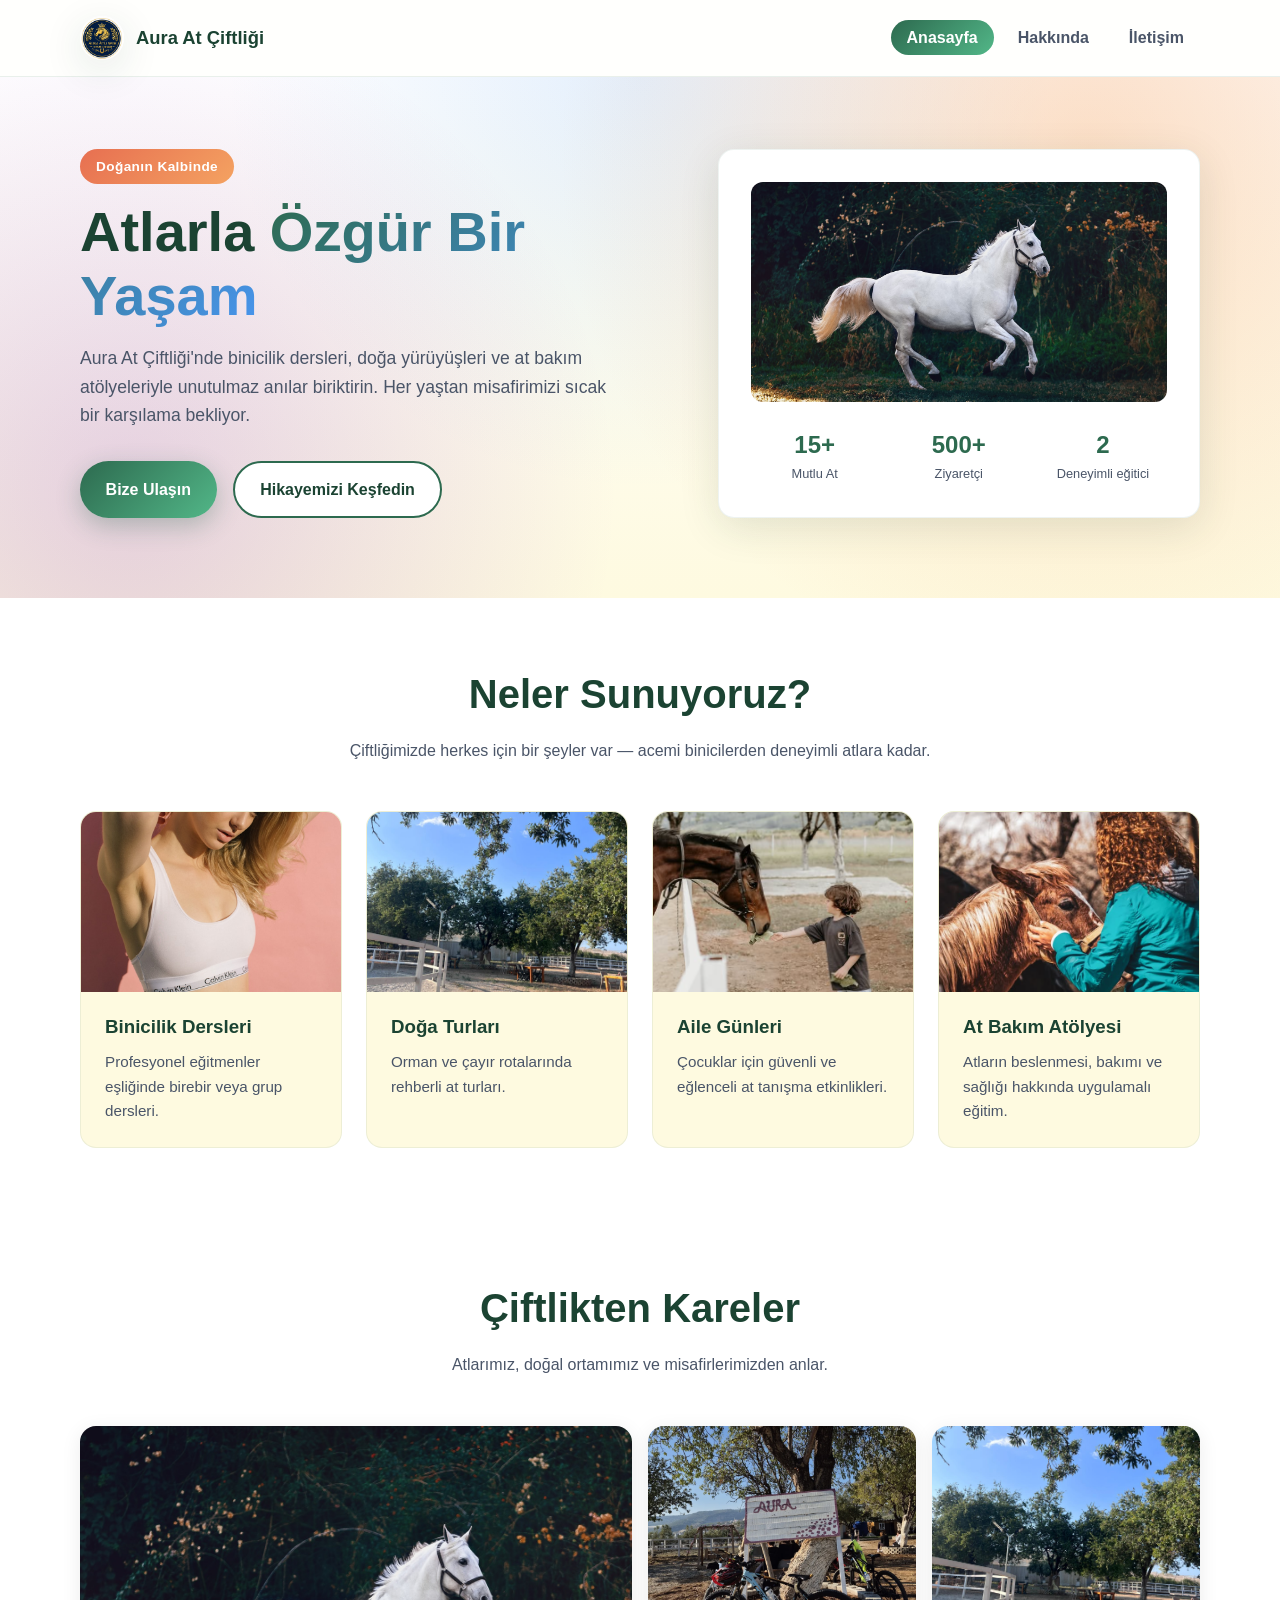
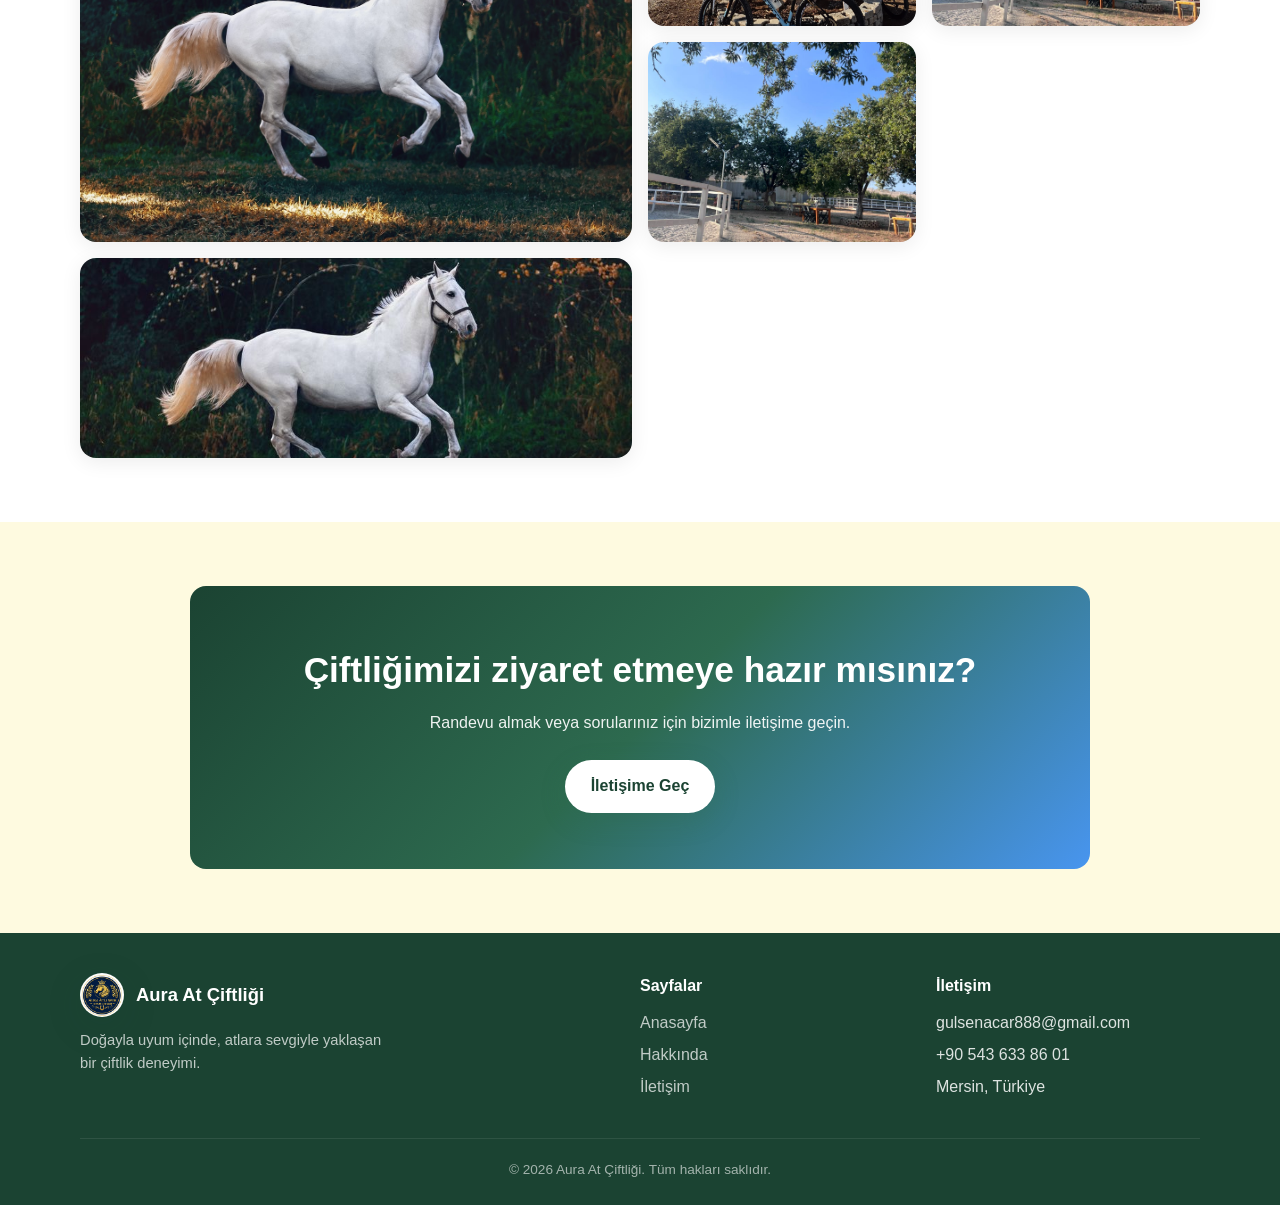
==== index.html @ 34ac8ce4 "Aura At Ciftligi statik web sitesini ekle Co-authored-by: Cursor <cursoragent@cursor.com>" ====
<!DOCTYPE html>
<html lang="tr">
<head>
  <meta charset="UTF-8">
  <meta name="viewport" content="width=device-width, initial-scale=1.0">
  <meta name="description" content="Aura At Çiftliği - Doğayla iç içe binicilik ve at bakım deneyimi.">
  <title>Aura At Çiftliği | Anasayfa</title>
  <link rel="stylesheet" href="css/style.css">
</head>
<body>
  <header class="site-header">
    <div class="container header-inner">
      <a href="index.html" class="logo">
        <img src="images/logo.jpg" alt="Aura At Çiftliği Logo" class="logo-image">
        Aura At Çiftliği
      </a>
      <button class="menu-toggle" aria-label="Menüyü aç/kapat">☰</button>
      <nav>
        <ul class="nav-list">
          <li><a href="index.html" class="active">Anasayfa</a></li>
          <li><a href="hakkimda.html">Hakkında</a></li>
          <li><a href="iletisim.html">İletişim</a></li>
        </ul>
      </nav>
    </div>
  </header>

  <main>
    <section class="hero">
      <div class="container hero-grid">
        <div class="hero-content">
          <span class="hero-badge">Doğanın Kalbinde</span>
          <h1>Atlarla <span>Özgür Bir Yaşam</span></h1>
          <p class="hero-text">
            Aura At Çiftliği'nde binicilik dersleri, doğa yürüyüşleri ve at bakım atölyeleriyle
            unutulmaz anılar biriktirin. Her yaştan misafirimizi sıcak bir karşılama bekliyor.
          </p>
          <div class="hero-actions">
            <a href="iletisim.html" class="btn btn-primary">Bize Ulaşın</a>
            <a href="hakkimda.html" class="btn btn-secondary">Hikayemizi Keşfedin</a>
          </div>
        </div>
        <div class="hero-visual">
          <div class="hero-card">
            <div class="hero-card-top">
              <img src="images/hero.jpg" alt="Aura At Çiftliği'nde doğada koşan atlar" class="hero-photo">
            </div>
            <div class="hero-stats">
              <div>
                <div class="stat-value">15+</div>
                <div class="stat-label">Mutlu At</div>
              </div>
              <div>
                <div class="stat-value">500+</div>
                <div class="stat-label">Ziyaretçi</div>
              </div>
              <div>
                <div class="stat-value">2</div>
                <div class="stat-label">Deneyimli eğitici</div>
              </div>
            </div>
          </div>
        </div>
      </div>
    </section>

    <section class="features">
      <div class="container">
        <div class="section-title">
          <h2>Neler Sunuyoruz?</h2>
          <p>Çiftliğimizde herkes için bir şeyler var — acemi binicilerden deneyimli atlara kadar.</p>
        </div>
        <div class="feature-grid">
          <article class="feature-card">
            <img src="images/riding.jpg" alt="Binicilik dersi" class="feature-photo">
            <h3>Binicilik Dersleri</h3>
            <p>Profesyonel eğitmenler eşliğinde birebir veya grup dersleri.</p>
          </article>
          <article class="feature-card">
            <img src="images/stable.jpg" alt="Doğa turu" class="feature-photo">
            <h3>Doğa Turları</h3>
            <p>Orman ve çayır rotalarında rehberli at turları.</p>
          </article>
          <article class="feature-card">
            <img src="images/family.png" alt="Aile günü etkinliği" class="feature-photo">
            <h3>Aile Günleri</h3>
            <p>Çocuklar için güvenli ve eğlenceli at tanışma etkinlikleri.</p>
          </article>
          <article class="feature-card">
            <img src="images/care.png" alt="At bakım atölyesi" class="feature-photo">
            <h3>At Bakım Atölyesi</h3>
            <p>Atların beslenmesi, bakımı ve sağlığı hakkında uygulamalı eğitim.</p>
          </article>
        </div>
      </div>
    </section>

    <section class="gallery">
      <div class="container">
        <div class="section-title">
          <h2>Çiftlikten Kareler</h2>
          <p>Atlarımız, doğal ortamımız ve misafirlerimizden anlar.</p>
        </div>
        <div class="gallery-grid">
          <figure class="gallery-item gallery-item-large">
            <img src="images/hero.jpg" alt="Çiftlikte koşan atlar">
          </figure>
          <figure class="gallery-item">
            <img src="images/about.png" alt="At portresi">
          </figure>
          <figure class="gallery-item">
            <img src="images/stable.jpg" alt="Ahır ve çiftlik alanı">
          </figure>
          <figure class="gallery-item">
            <img src="images/stable.jpg" alt="Yeşil çiftlik manzarası">
          </figure>
          <figure class="gallery-item gallery-item-wide">
            <img src="images/nature-tour.jpg" alt="Doğa turu manzarası">
          </figure>
        </div>
      </div>
    </section>

    <section>
      <div class="container">
        <div class="cta-banner">
          <h2>Çiftliğimizi ziyaret etmeye hazır mısınız?</h2>
          <p>Randevu almak veya sorularınız için bizimle iletişime geçin.</p>
          <a href="iletisim.html" class="btn btn-primary">İletişime Geç</a>
        </div>
      </div>
    </section>
  </main>

  <footer class="site-footer">
    <div class="container">
      <div class="footer-grid">
        <div class="footer-brand">
          <div class="logo">
            <img src="images/logo.jpg" alt="" class="logo-image">
            Aura At Çiftliği
          </div>
          <p>Doğayla uyum içinde, atlara sevgiyle yaklaşan bir çiftlik deneyimi.</p>
        </div>
        <div class="footer-links">
          <h4>Sayfalar</h4>
          <ul>
            <li><a href="index.html">Anasayfa</a></li>
            <li><a href="hakkimda.html">Hakkında</a></li>
            <li><a href="iletisim.html">İletişim</a></li>
          </ul>
        </div>
        <div class="footer-links">
          <h4>İletişim</h4>
          <ul>
            <li>gulsenacar888@gmail.com</li>
            <li>+90 543 633 86 01</li>
            <li>Mersin, Türkiye</li>
          </ul>
        </div>
      </div>
      <div class="footer-bottom">
        &copy; 2026 Aura At Çiftliği. Tüm hakları saklıdır.
      </div>
    </div>
  </footer>

  <script src="js/main.js"></script>
</body>
</html>
---- css/style.css ----
:root {
  --green-dark: #1b4332;
  --green: #2d6a4f;
  --green-light: #52b788;
  --gold: #f4a261;
  --coral: #e76f51;
  --purple: #7209b7;
  --sky: #4895ef;
  --cream: #fefae0;
  --white: #ffffff;
  --text: #1a1a2e;
  --text-muted: #4a5568;
  --shadow: 0 10px 40px rgba(27, 67, 50, 0.12);
  --radius: 16px;
}

*,
*::before,
*::after {
  box-sizing: border-box;
  margin: 0;
  padding: 0;
}

html {
  scroll-behavior: smooth;
}

body {
  font-family: "Segoe UI", Tahoma, Geneva, Verdana, sans-serif;
  color: var(--text);
  background: var(--cream);
  line-height: 1.6;
  min-height: 100vh;
  display: flex;
  flex-direction: column;
}

img {
  max-width: 100%;
  display: block;
}

a {
  color: inherit;
  text-decoration: none;
}

.container {
  width: min(1120px, 92%);
  margin: 0 auto;
}

/* Header */
.site-header {
  position: sticky;
  top: 0;
  z-index: 100;
  background: rgba(255, 255, 255, 0.92);
  backdrop-filter: blur(12px);
  border-bottom: 1px solid rgba(45, 106, 79, 0.1);
}

.header-inner {
  display: flex;
  align-items: center;
  justify-content: space-between;
  padding: 1rem 0;
  gap: 1rem;
}

.logo {
  display: flex;
  align-items: center;
  gap: 0.75rem;
  font-weight: 700;
  font-size: 1.15rem;
  color: var(--green-dark);
}

.logo-icon,
.logo-image {
  width: 44px;
  height: 44px;
  border-radius: 50%;
  flex-shrink: 0;
  box-shadow: var(--shadow);
}

.logo-icon {
  background: linear-gradient(135deg, var(--green), var(--gold));
  display: grid;
  place-items: center;
  font-size: 1.4rem;
}

.logo-image {
  object-fit: cover;
}

.nav-list {
  display: flex;
  list-style: none;
  gap: 0.5rem;
}

.nav-list a {
  padding: 0.55rem 1rem;
  border-radius: 999px;
  font-weight: 600;
  color: var(--text-muted);
  transition: all 0.25s ease;
}

.nav-list a:hover,
.nav-list a.active {
  background: linear-gradient(135deg, var(--green), var(--green-light));
  color: var(--white);
}

.menu-toggle {
  display: none;
  background: none;
  border: none;
  font-size: 1.6rem;
  cursor: pointer;
  color: var(--green-dark);
}

/* Hero */
.hero {
  padding: 4.5rem 0 5rem;
  background:
    radial-gradient(circle at 85% 15%, rgba(244, 162, 97, 0.35), transparent 45%),
    radial-gradient(circle at 10% 80%, rgba(114, 9, 183, 0.18), transparent 40%),
    radial-gradient(circle at 50% 0%, rgba(72, 149, 239, 0.15), transparent 50%),
    linear-gradient(180deg, #fff 0%, var(--cream) 100%);
}

.hero-grid {
  display: grid;
  grid-template-columns: 1.1fr 0.9fr;
  gap: 3rem;
  align-items: center;
}

.hero-badge {
  display: inline-block;
  padding: 0.4rem 1rem;
  border-radius: 999px;
  background: linear-gradient(135deg, var(--coral), var(--gold));
  color: var(--white);
  font-size: 0.85rem;
  font-weight: 700;
  letter-spacing: 0.03em;
  margin-bottom: 1rem;
}

.hero h1 {
  font-size: clamp(2.2rem, 5vw, 3.5rem);
  line-height: 1.15;
  color: var(--green-dark);
  margin-bottom: 1rem;
}

.hero h1 span {
  background: linear-gradient(135deg, var(--green), var(--sky));
  -webkit-background-clip: text;
  background-clip: text;
  color: transparent;
}

.hero-text {
  font-size: 1.1rem;
  color: var(--text-muted);
  margin-bottom: 2rem;
  max-width: 540px;
}

.hero-actions {
  display: flex;
  flex-wrap: wrap;
  gap: 1rem;
}

.btn {
  display: inline-flex;
  align-items: center;
  justify-content: center;
  padding: 0.85rem 1.6rem;
  border-radius: 999px;
  font-weight: 700;
  border: none;
  cursor: pointer;
  transition: transform 0.2s ease, box-shadow 0.2s ease;
}

.btn:hover {
  transform: translateY(-2px);
}

.btn-primary {
  background: linear-gradient(135deg, var(--green), var(--green-light));
  color: var(--white);
  box-shadow: 0 8px 24px rgba(45, 106, 79, 0.3);
}

.btn-secondary {
  background: var(--white);
  color: var(--green-dark);
  border: 2px solid var(--green);
}

.hero-visual {
  position: relative;
}

.hero-card {
  background: var(--white);
  border-radius: var(--radius);
  padding: 2rem;
  box-shadow: var(--shadow);
  border: 1px solid rgba(45, 106, 79, 0.08);
}

.hero-card-top {
  height: 220px;
  border-radius: calc(var(--radius) - 4px);
  overflow: hidden;
  margin-bottom: 1.5rem;
}

.hero-photo {
  width: 100%;
  height: 100%;
  object-fit: cover;
}

.hero-stats {
  display: grid;
  grid-template-columns: repeat(3, 1fr);
  gap: 1rem;
  text-align: center;
}

.stat-value {
  font-size: 1.5rem;
  font-weight: 800;
  color: var(--green);
}

.stat-label {
  font-size: 0.8rem;
  color: var(--text-muted);
}

/* Sections */
section {
  padding: 4rem 0;
}

.section-title {
  text-align: center;
  margin-bottom: 3rem;
}

.section-title h2 {
  font-size: clamp(1.8rem, 4vw, 2.5rem);
  color: var(--green-dark);
  margin-bottom: 0.75rem;
}

.section-title p {
  color: var(--text-muted);
  max-width: 600px;
  margin: 0 auto;
}

.features {
  background: var(--white);
}

.feature-grid {
  display: grid;
  grid-template-columns: repeat(auto-fit, minmax(240px, 1fr));
  gap: 1.5rem;
}

.feature-card {
  padding: 0;
  border-radius: var(--radius);
  background: var(--cream);
  border: 1px solid rgba(45, 106, 79, 0.08);
  transition: transform 0.25s ease, box-shadow 0.25s ease;
  overflow: hidden;
}

.feature-photo {
  width: 100%;
  height: 180px;
  object-fit: cover;
}

.feature-card h3,
.feature-card p {
  padding: 0 1.5rem;
}

.feature-card h3 {
  margin-top: 1.25rem;
}

.feature-card p {
  padding-bottom: 1.5rem;
}

.feature-card:hover {
  transform: translateY(-4px);
  box-shadow: var(--shadow);
}

.feature-card h3 {
  margin-bottom: 0.5rem;
  color: var(--green-dark);
}

.feature-card p {
  color: var(--text-muted);
  font-size: 0.95rem;
}

.cta-banner {
  background: linear-gradient(135deg, var(--green-dark), var(--green), var(--sky));
  color: var(--white);
  text-align: center;
  padding: 3.5rem 2rem;
  border-radius: var(--radius);
  margin: 0 auto;
  max-width: 900px;
}

.cta-banner h2 {
  font-size: clamp(1.6rem, 3vw, 2.2rem);
  margin-bottom: 0.75rem;
}

.cta-banner p {
  opacity: 0.92;
  margin-bottom: 1.5rem;
}

.cta-banner .btn-primary {
  background: var(--white);
  color: var(--green-dark);
}

/* Page header (inner pages) */
.page-header {
  padding: 3.5rem 0 2.5rem;
  background:
    radial-gradient(circle at 90% 20%, rgba(244, 162, 97, 0.3), transparent 45%),
    radial-gradient(circle at 10% 70%, rgba(114, 9, 183, 0.15), transparent 40%),
    linear-gradient(180deg, #fff, var(--cream));
  text-align: center;
}

.page-header h1 {
  font-size: clamp(2rem, 4vw, 2.8rem);
  color: var(--green-dark);
  margin-bottom: 0.75rem;
}

.page-header p {
  color: var(--text-muted);
  max-width: 560px;
  margin: 0 auto;
}

/* About page */
.about-grid {
  display: grid;
  grid-template-columns: 1fr 1fr;
  gap: 3rem;
  align-items: center;
}

.about-image {
  aspect-ratio: 4 / 3;
  border-radius: var(--radius);
  overflow: hidden;
  box-shadow: var(--shadow);
  margin: 0;
}

.about-image img {
  width: 100%;
  height: 100%;
  object-fit: cover;
}

.gallery {
  background: var(--white);
}

.gallery-inline {
  margin-bottom: 1rem;
}

.gallery-grid {
  display: grid;
  grid-template-columns: repeat(4, 1fr);
  grid-auto-rows: 200px;
  gap: 1rem;
}

.gallery-grid-compact {
  grid-template-columns: repeat(3, 1fr);
  grid-auto-rows: 220px;
}

.gallery-item {
  margin: 0;
  border-radius: var(--radius);
  overflow: hidden;
  box-shadow: 0 4px 20px rgba(0, 0, 0, 0.08);
}

.gallery-item img {
  width: 100%;
  height: 100%;
  object-fit: cover;
  transition: transform 0.35s ease;
}

.gallery-item:hover img {
  transform: scale(1.05);
}

.gallery-item-large {
  grid-column: span 2;
  grid-row: span 2;
}

.gallery-item-wide {
  grid-column: span 2;
}

.about-content h2 {
  color: var(--green-dark);
  margin-bottom: 1rem;
}

.about-content p {
  color: var(--text-muted);
  margin-bottom: 1rem;
}

.values-grid {
  display: grid;
  grid-template-columns: repeat(auto-fit, minmax(200px, 1fr));
  gap: 1.25rem;
  margin-top: 3rem;
}

.value-item {
  padding: 1.5rem;
  border-radius: var(--radius);
  background: var(--white);
  border-left: 4px solid var(--green);
  box-shadow: 0 4px 20px rgba(0, 0, 0, 0.05);
}

.value-item:nth-child(2) { border-color: var(--gold); }
.value-item:nth-child(3) { border-color: var(--coral); }

.value-item h3 {
  color: var(--green-dark);
  margin-bottom: 0.4rem;
}

.value-item p {
  color: var(--text-muted);
  font-size: 0.92rem;
}

/* Contact page */
.contact-grid {
  display: grid;
  grid-template-columns: 1fr 1.2fr;
  gap: 2.5rem;
}

.contact-info {
  display: flex;
  flex-direction: column;
  gap: 1.25rem;
}

.info-card {
  padding: 1.5rem;
  border-radius: var(--radius);
  background: var(--white);
  box-shadow: 0 4px 20px rgba(0, 0, 0, 0.05);
  display: flex;
  gap: 1rem;
  align-items: flex-start;
}

.info-icon {
  width: 48px;
  height: 48px;
  border-radius: 12px;
  display: grid;
  place-items: center;
  font-size: 1.3rem;
  flex-shrink: 0;
}

.info-card:nth-child(1) .info-icon { background: rgba(45, 106, 79, 0.15); }
.info-card:nth-child(2) .info-icon { background: rgba(244, 162, 97, 0.25); }
.info-card:nth-child(3) .info-icon { background: rgba(72, 149, 239, 0.15); }

.info-card h3 {
  font-size: 1rem;
  color: var(--green-dark);
  margin-bottom: 0.25rem;
}

.info-card p {
  color: var(--text-muted);
  font-size: 0.95rem;
}

.contact-form {
  background: var(--white);
  padding: 2rem;
  border-radius: var(--radius);
  box-shadow: var(--shadow);
}

.contact-form h2 {
  color: var(--green-dark);
  margin-bottom: 1.5rem;
}

.form-group {
  margin-bottom: 1.25rem;
}

.form-group label {
  display: block;
  font-weight: 600;
  margin-bottom: 0.4rem;
  color: var(--green-dark);
  font-size: 0.9rem;
}

.form-group input,
.form-group textarea,
.form-group select {
  width: 100%;
  padding: 0.85rem 1rem;
  border: 2px solid rgba(45, 106, 79, 0.15);
  border-radius: 12px;
  font: inherit;
  background: var(--cream);
  transition: border-color 0.2s ease;
}

.form-group input:focus,
.form-group textarea:focus,
.form-group select:focus {
  outline: none;
  border-color: var(--green);
}

.form-group textarea {
  min-height: 140px;
  resize: vertical;
}

.form-success {
  display: none;
  margin-top: 1rem;
  padding: 1rem;
  border-radius: 12px;
  background: rgba(82, 183, 136, 0.15);
  color: var(--green-dark);
  font-weight: 600;
}

.form-success.show {
  display: block;
}

.form-error {
  display: none;
  margin-top: 1rem;
  padding: 1rem;
  border-radius: 12px;
  background: rgba(231, 111, 81, 0.15);
  color: #9b2226;
  font-weight: 600;
}

.form-error.show {
  display: block;
}

.btn:disabled {
  opacity: 0.7;
  cursor: not-allowed;
  transform: none;
}

.honeypot {
  position: absolute;
  left: -9999px;
  width: 1px;
  height: 1px;
  overflow: hidden;
  opacity: 0;
  pointer-events: none;
}

.form-privacy {
  margin-top: 1rem;
  font-size: 0.82rem;
  color: var(--text-muted);
}

/* Footer */
.site-footer {
  margin-top: auto;
  background: var(--green-dark);
  color: rgba(255, 255, 255, 0.85);
  padding: 2.5rem 0 1.5rem;
}

.footer-grid {
  display: grid;
  grid-template-columns: 2fr 1fr 1fr;
  gap: 2rem;
  margin-bottom: 2rem;
}

.footer-brand .logo {
  color: var(--white);
  margin-bottom: 0.75rem;
}

.footer-brand p {
  font-size: 0.92rem;
  opacity: 0.85;
  max-width: 320px;
}

.footer-links h4 {
  margin-bottom: 0.75rem;
  color: var(--white);
}

.footer-links ul {
  list-style: none;
}

.footer-links li {
  margin-bottom: 0.4rem;
}

.footer-links a {
  opacity: 0.85;
  transition: opacity 0.2s ease;
}

.footer-links a:hover {
  opacity: 1;
  color: var(--gold);
}

.footer-bottom {
  border-top: 1px solid rgba(255, 255, 255, 0.12);
  padding-top: 1.25rem;
  text-align: center;
  font-size: 0.85rem;
  opacity: 0.7;
}

/* Responsive */
@media (max-width: 900px) {
  .hero-grid,
  .about-grid,
  .contact-grid,
  .footer-grid {
    grid-template-columns: 1fr;
  }

  .hero-visual {
    order: -1;
  }

  .gallery-grid {
    grid-template-columns: repeat(2, 1fr);
    grid-auto-rows: 180px;
  }

  .gallery-item-large,
  .gallery-item-wide {
    grid-column: span 2;
    grid-row: span 1;
  }

  .gallery-grid-compact {
    grid-template-columns: 1fr;
  }
}

@media (max-width: 640px) {
  .menu-toggle {
    display: block;
  }

  .nav-list {
    position: absolute;
    top: 100%;
    left: 0;
    right: 0;
    flex-direction: column;
    background: var(--white);
    padding: 1rem;
    border-bottom: 1px solid rgba(45, 106, 79, 0.1);
    display: none;
  }

  .nav-list.open {
    display: flex;
  }

  .site-header .container {
    position: relative;
  }

  .hero-stats {
    grid-template-columns: 1fr;
  }
}
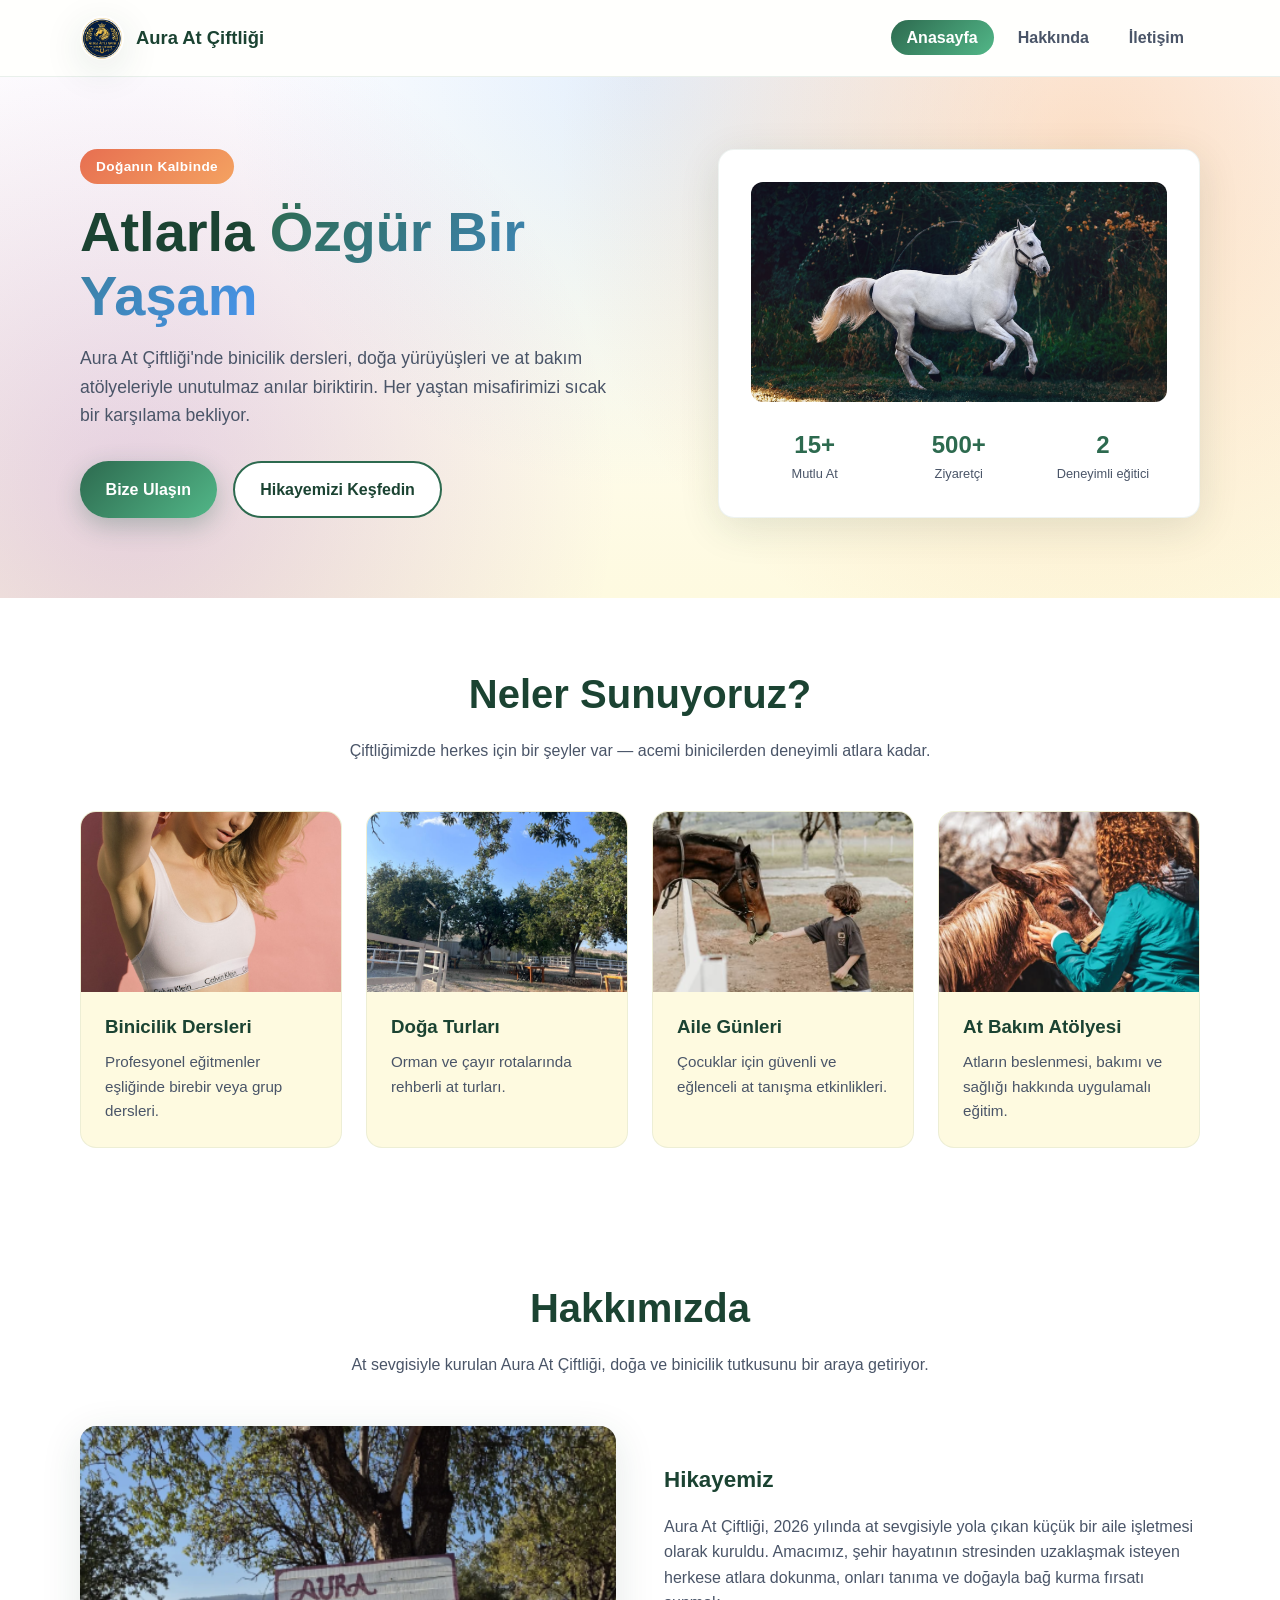
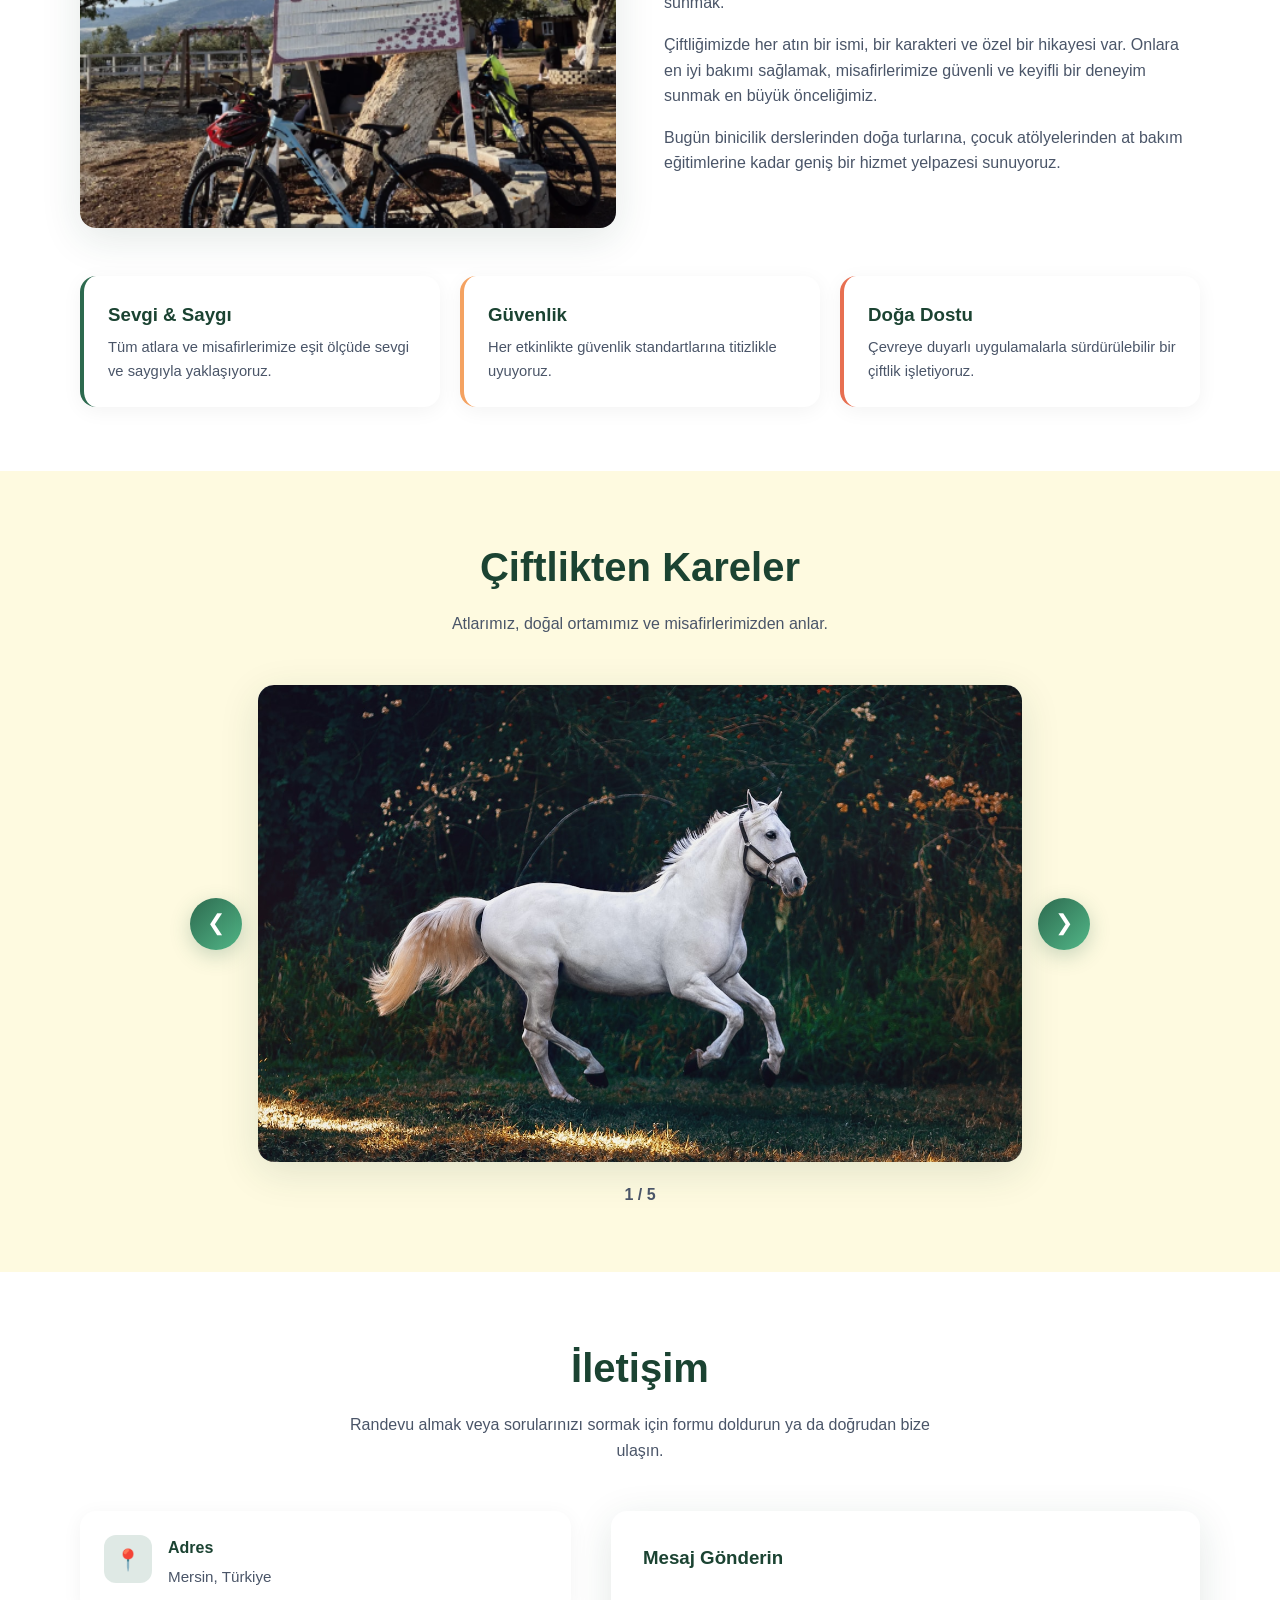
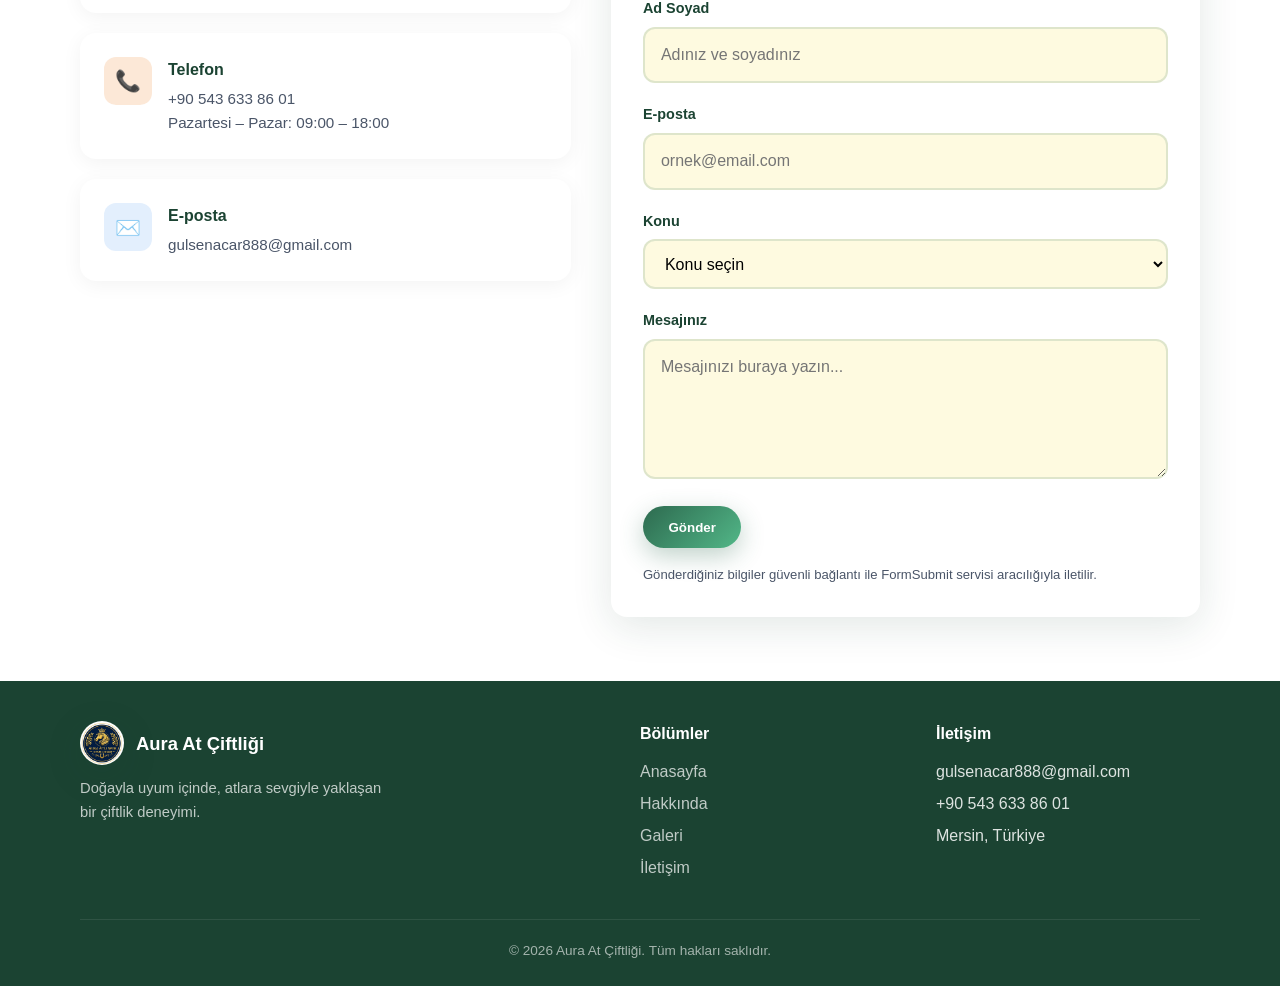
==== commit f5aa442c: "Tek sayfa duzeni ve galeri kaydirici ekle Co-authored-by: Cursor <cursoragent@cursor.com>" ====
--- a/index.html
+++ b/index.html
@@ -4,29 +4,29 @@
   <meta charset="UTF-8">
   <meta name="viewport" content="width=device-width, initial-scale=1.0">
   <meta name="description" content="Aura At Çiftliği - Doğayla iç içe binicilik ve at bakım deneyimi.">
-  <title>Aura At Çiftliği | Anasayfa</title>
+  <title>Aura At Çiftliği</title>
   <link rel="stylesheet" href="css/style.css">
 </head>
 <body>
   <header class="site-header">
     <div class="container header-inner">
-      <a href="index.html" class="logo">
+      <a href="#anasayfa" class="logo">
         <img src="images/logo.jpg" alt="Aura At Çiftliği Logo" class="logo-image">
         Aura At Çiftliği
       </a>
       <button class="menu-toggle" aria-label="Menüyü aç/kapat">☰</button>
       <nav>
         <ul class="nav-list">
-          <li><a href="index.html" class="active">Anasayfa</a></li>
-          <li><a href="hakkimda.html">Hakkında</a></li>
-          <li><a href="iletisim.html">İletişim</a></li>
+          <li><a href="#anasayfa" class="nav-link active">Anasayfa</a></li>
+          <li><a href="#hakkimda" class="nav-link">Hakkında</a></li>
+          <li><a href="#iletisim" class="nav-link">İletişim</a></li>
         </ul>
       </nav>
     </div>
   </header>
 
   <main>
-    <section class="hero">
+    <section class="hero" id="anasayfa">
       <div class="container hero-grid">
         <div class="hero-content">
           <span class="hero-badge">Doğanın Kalbinde</span>
@@ -36,8 +36,8 @@
             unutulmaz anılar biriktirin. Her yaştan misafirimizi sıcak bir karşılama bekliyor.
           </p>
           <div class="hero-actions">
-            <a href="iletisim.html" class="btn btn-primary">Bize Ulaşın</a>
-            <a href="hakkimda.html" class="btn btn-secondary">Hikayemizi Keşfedin</a>
+            <a href="#iletisim" class="btn btn-primary">Bize Ulaşın</a>
+            <a href="#hakkimda" class="btn btn-secondary">Hikayemizi Keşfedin</a>
           </div>
         </div>
         <div class="hero-visual">
@@ -95,38 +95,131 @@
       </div>
     </section>
 
-    <section class="gallery">
+    <section class="about" id="hakkimda">
+      <div class="container">
+        <div class="section-title">
+          <h2>Hakkımızda</h2>
+          <p>At sevgisiyle kurulan Aura At Çiftliği, doğa ve binicilik tutkusunu bir araya getiriyor.</p>
+        </div>
+        <div class="about-grid">
+          <figure class="about-image">
+            <img src="images/about.png" alt="Aura At Çiftliği'nde bir at">
+          </figure>
+          <div class="about-content">
+            <h3>Hikayemiz</h3>
+            <p>
+              Aura At Çiftliği, 2026 yılında at sevgisiyle yola çıkan küçük bir aile işletmesi olarak kuruldu.
+              Amacımız, şehir hayatının stresinden uzaklaşmak isteyen herkese atlara dokunma, onları tanıma
+              ve doğayla bağ kurma fırsatı sunmak.
+            </p>
+            <p>
+              Çiftliğimizde her atın bir ismi, bir karakteri ve özel bir hikayesi var. Onlara en iyi bakımı
+              sağlamak, misafirlerimize güvenli ve keyifli bir deneyim sunmak en büyük önceliğimiz.
+            </p>
+            <p>
+              Bugün binicilik derslerinden doğa turlarına, çocuk atölyelerinden at bakım eğitimlerine kadar
+              geniş bir hizmet yelpazesi sunuyoruz.
+            </p>
+          </div>
+        </div>
+        <div class="values-grid">
+          <div class="value-item">
+            <h3>Sevgi &amp; Saygı</h3>
+            <p>Tüm atlara ve misafirlerimize eşit ölçüde sevgi ve saygıyla yaklaşıyoruz.</p>
+          </div>
+          <div class="value-item">
+            <h3>Güvenlik</h3>
+            <p>Her etkinlikte güvenlik standartlarına titizlikle uyuyoruz.</p>
+          </div>
+          <div class="value-item">
+            <h3>Doğa Dostu</h3>
+            <p>Çevreye duyarlı uygulamalarla sürdürülebilir bir çiftlik işletiyoruz.</p>
+          </div>
+        </div>
+      </div>
+    </section>
+
+    <section class="gallery" id="galeri">
       <div class="container">
         <div class="section-title">
           <h2>Çiftlikten Kareler</h2>
           <p>Atlarımız, doğal ortamımız ve misafirlerimizden anlar.</p>
         </div>
-        <div class="gallery-grid">
-          <figure class="gallery-item gallery-item-large">
-            <img src="images/hero.jpg" alt="Çiftlikte koşan atlar">
+        <div class="gallery-slider">
+          <button type="button" class="gallery-btn gallery-prev" id="gallery-prev" aria-label="Önceki fotoğraf">&#10094;</button>
+          <figure class="gallery-slide">
+            <img src="images/hero.jpg" alt="Çiftlikte koşan atlar" id="gallery-image">
           </figure>
-          <figure class="gallery-item">
-            <img src="images/about.png" alt="At portresi">
-          </figure>
-          <figure class="gallery-item">
-            <img src="images/stable.jpg" alt="Ahır ve çiftlik alanı">
-          </figure>
-          <figure class="gallery-item">
-            <img src="images/stable.jpg" alt="Yeşil çiftlik manzarası">
-          </figure>
-          <figure class="gallery-item gallery-item-wide">
-            <img src="images/nature-tour.jpg" alt="Doğa turu manzarası">
-          </figure>
-        </div>
-      </div>
-    </section>
-
-    <section>
-      <div class="container">
-        <div class="cta-banner">
-          <h2>Çiftliğimizi ziyaret etmeye hazır mısınız?</h2>
-          <p>Randevu almak veya sorularınız için bizimle iletişime geçin.</p>
-          <a href="iletisim.html" class="btn btn-primary">İletişime Geç</a>
+          <button type="button" class="gallery-btn gallery-next" id="gallery-next" aria-label="Sonraki fotoğraf">&#10095;</button>
+        </div>
+        <p class="gallery-counter" id="gallery-counter">1 / 5</p>
+      </div>
+    </section>
+
+    <section class="contact" id="iletisim">
+      <div class="container">
+        <div class="section-title">
+          <h2>İletişim</h2>
+          <p>Randevu almak veya sorularınızı sormak için formu doldurun ya da doğrudan bize ulaşın.</p>
+        </div>
+        <div class="contact-grid">
+          <div class="contact-info">
+            <div class="info-card">
+              <div class="info-icon">📍</div>
+              <div>
+                <h3>Adres</h3>
+                <p>Mersin, Türkiye</p>
+              </div>
+            </div>
+            <div class="info-card">
+              <div class="info-icon">📞</div>
+              <div>
+                <h3>Telefon</h3>
+                <p>+90 543 633 86 01<br>Pazartesi – Pazar: 09:00 – 18:00</p>
+              </div>
+            </div>
+            <div class="info-card">
+              <div class="info-icon">✉️</div>
+              <div>
+                <h3>E-posta</h3>
+                <p>gulsenacar888@gmail.com</p>
+              </div>
+            </div>
+          </div>
+
+          <form class="contact-form" id="contact-form" data-form-email="gulsenacar888@gmail.com">
+            <h3>Mesaj Gönderin</h3>
+            <div class="honeypot" aria-hidden="true">
+              <label for="website">Web sitesi</label>
+              <input type="text" id="website" name="_honey" tabindex="-1" autocomplete="off">
+            </div>
+            <div class="form-group">
+              <label for="name">Ad Soyad</label>
+              <input type="text" id="name" name="name" required maxlength="100" placeholder="Adınız ve soyadınız">
+            </div>
+            <div class="form-group">
+              <label for="email">E-posta</label>
+              <input type="email" id="email" name="email" required maxlength="254" placeholder="ornek@email.com">
+            </div>
+            <div class="form-group">
+              <label for="subject">Konu</label>
+              <select id="subject" name="subject" required>
+                <option value="">Konu seçin</option>
+                <option value="binicilik">Binicilik Dersi</option>
+                <option value="tur">Doğa Turu</option>
+                <option value="aile">Aile Günü</option>
+                <option value="diger">Diğer</option>
+              </select>
+            </div>
+            <div class="form-group">
+              <label for="message">Mesajınız</label>
+              <textarea id="message" name="message" required maxlength="2000" placeholder="Mesajınızı buraya yazın..."></textarea>
+            </div>
+            <button type="submit" class="btn btn-primary" id="submit-btn">Gönder</button>
+            <p class="form-success" id="form-success">Mesajınız gönderildi! En kısa sürede size dönüş yapacağız.</p>
+            <p class="form-error" id="form-error">Mesaj gönderilemedi. Lütfen tekrar deneyin veya doğrudan e-posta atın.</p>
+            <p class="form-privacy">Gönderdiğiniz bilgiler güvenli bağlantı ile FormSubmit servisi aracılığıyla iletilir.</p>
+          </form>
         </div>
       </div>
     </section>
@@ -143,11 +236,12 @@
           <p>Doğayla uyum içinde, atlara sevgiyle yaklaşan bir çiftlik deneyimi.</p>
         </div>
         <div class="footer-links">
-          <h4>Sayfalar</h4>
+          <h4>Bölümler</h4>
           <ul>
-            <li><a href="index.html">Anasayfa</a></li>
-            <li><a href="hakkimda.html">Hakkında</a></li>
-            <li><a href="iletisim.html">İletişim</a></li>
+            <li><a href="#anasayfa">Anasayfa</a></li>
+            <li><a href="#hakkimda">Hakkında</a></li>
+            <li><a href="#galeri">Galeri</a></li>
+            <li><a href="#iletisim">İletişim</a></li>
           </ul>
         </div>
         <div class="footer-links">
--- a/css/style.css
+++ b/css/style.css
@@ -26,6 +26,10 @@
   scroll-behavior: smooth;
 }
 
+section[id] {
+  scroll-margin-top: 5rem;
+}
+
 body {
   font-family: "Segoe UI", Tahoma, Geneva, Verdana, sans-serif;
   color: var(--text);
@@ -398,7 +402,77 @@
   object-fit: cover;
 }
 
+.about {
+  background: var(--white);
+}
+
+.about-content h3 {
+  color: var(--green-dark);
+  margin-bottom: 1rem;
+  font-size: 1.4rem;
+}
+
 .gallery {
+  background: var(--cream);
+}
+
+.gallery-slider {
+  display: flex;
+  align-items: center;
+  gap: 1rem;
+  max-width: 900px;
+  margin: 0 auto;
+}
+
+.gallery-slide {
+  flex: 1;
+  margin: 0;
+  border-radius: var(--radius);
+  overflow: hidden;
+  box-shadow: var(--shadow);
+  aspect-ratio: 16 / 10;
+  background: var(--white);
+}
+
+.gallery-slide img {
+  width: 100%;
+  height: 100%;
+  object-fit: cover;
+  transition: opacity 0.3s ease;
+}
+
+.gallery-slide img.is-changing {
+  opacity: 0.4;
+}
+
+.gallery-btn {
+  width: 52px;
+  height: 52px;
+  border: none;
+  border-radius: 50%;
+  background: linear-gradient(135deg, var(--green), var(--green-light));
+  color: var(--white);
+  font-size: 1.4rem;
+  line-height: 1;
+  cursor: pointer;
+  flex-shrink: 0;
+  box-shadow: 0 6px 20px rgba(45, 106, 79, 0.25);
+  transition: transform 0.2s ease, box-shadow 0.2s ease;
+}
+
+.gallery-btn:hover {
+  transform: scale(1.08);
+  box-shadow: 0 8px 24px rgba(45, 106, 79, 0.35);
+}
+
+.gallery-counter {
+  text-align: center;
+  margin-top: 1.25rem;
+  color: var(--text-muted);
+  font-weight: 600;
+}
+
+.contact {
   background: var(--white);
 }
 
@@ -538,7 +612,8 @@
   box-shadow: var(--shadow);
 }
 
-.contact-form h2 {
+.contact-form h2,
+.contact-form h3 {
   color: var(--green-dark);
   margin-bottom: 1.5rem;
 }
@@ -699,6 +774,16 @@
     order: -1;
   }
 
+  .gallery-slider {
+    gap: 0.5rem;
+  }
+
+  .gallery-btn {
+    width: 44px;
+    height: 44px;
+    font-size: 1.2rem;
+  }
+
   .gallery-grid {
     grid-template-columns: repeat(2, 1fr);
     grid-auto-rows: 180px;
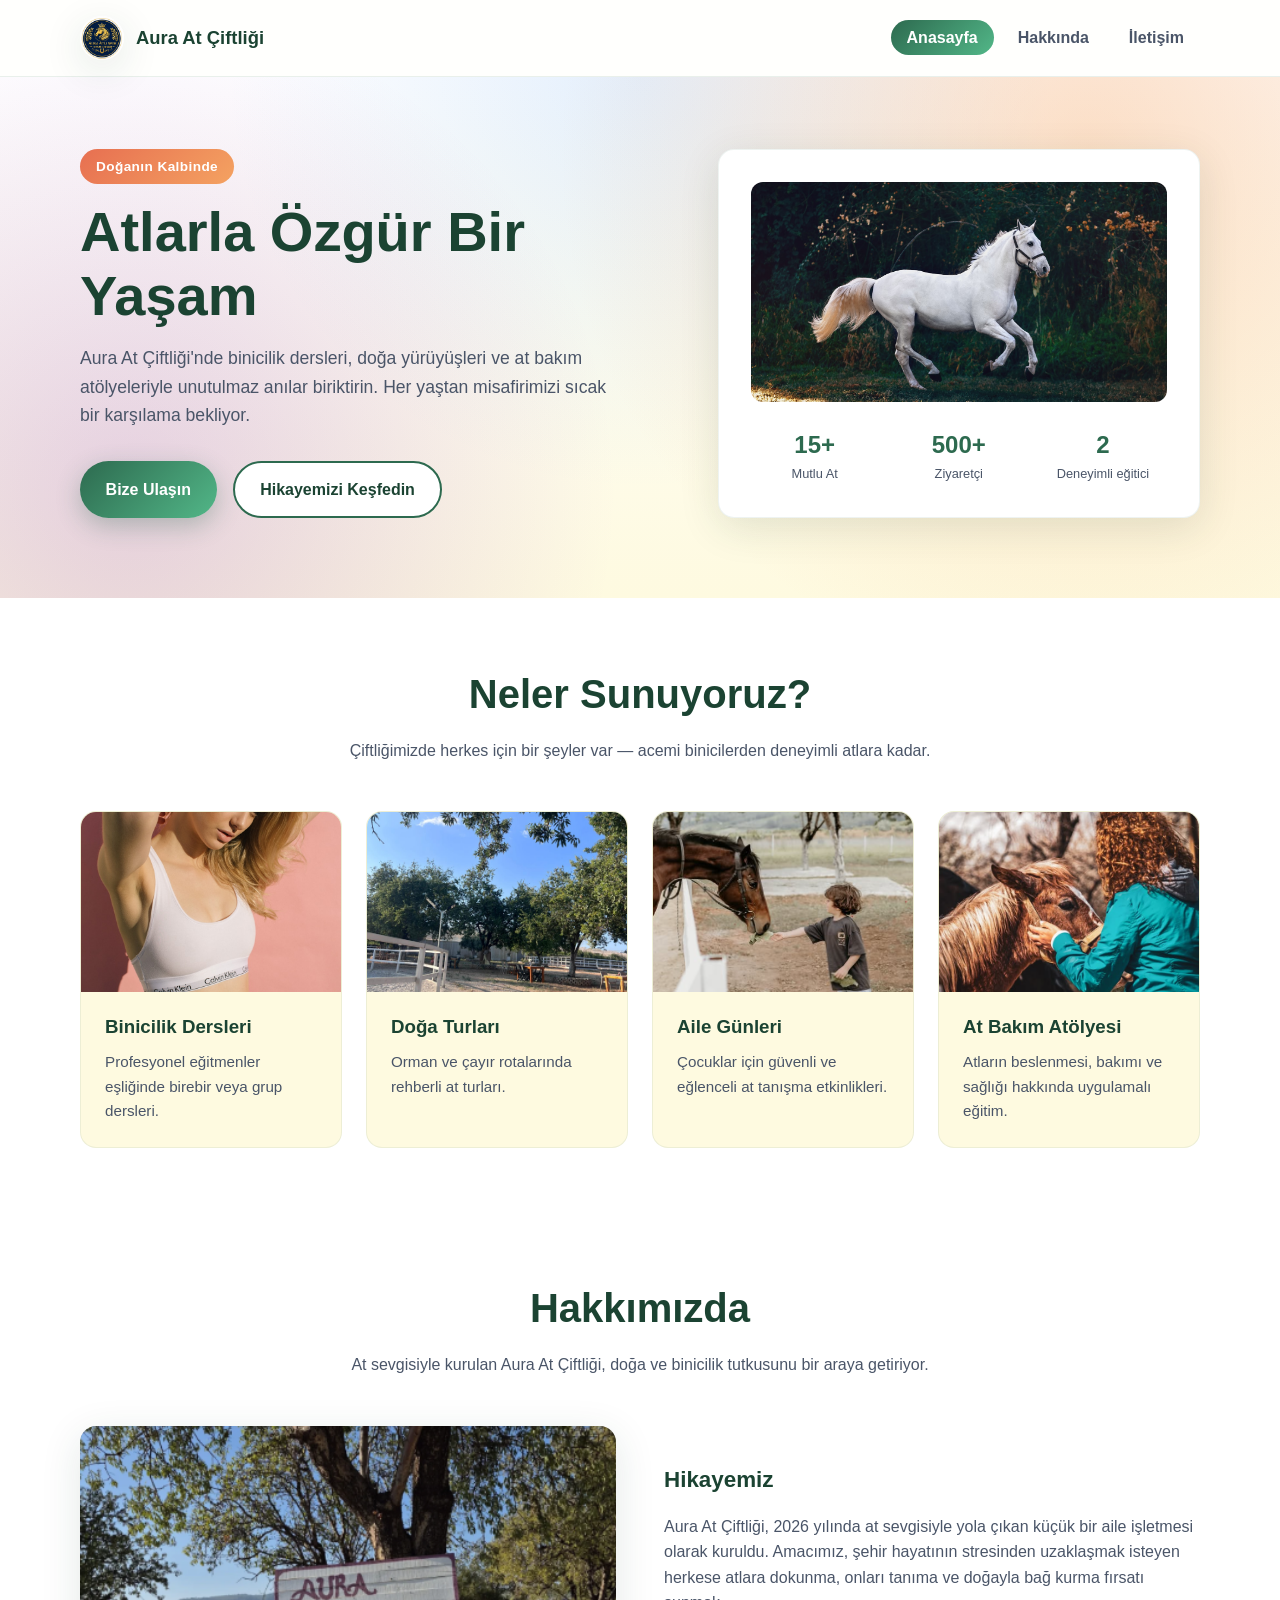
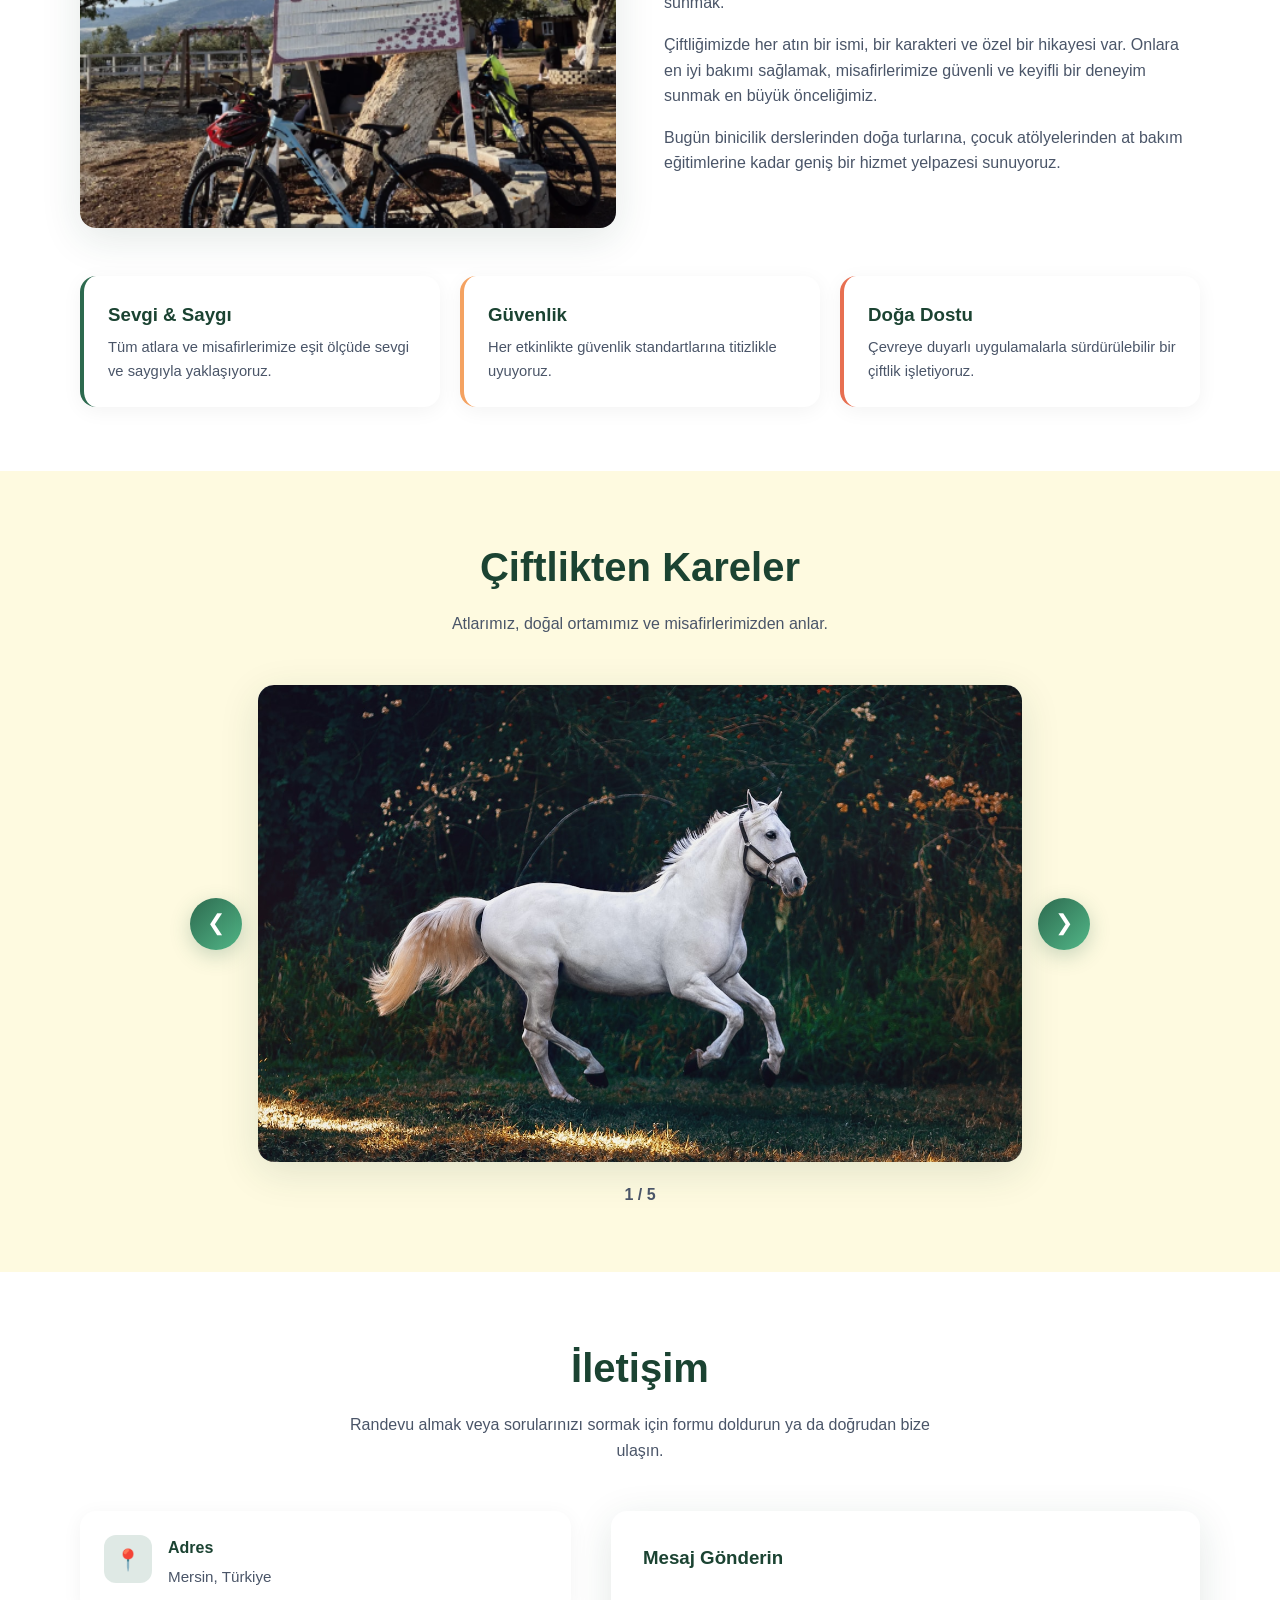
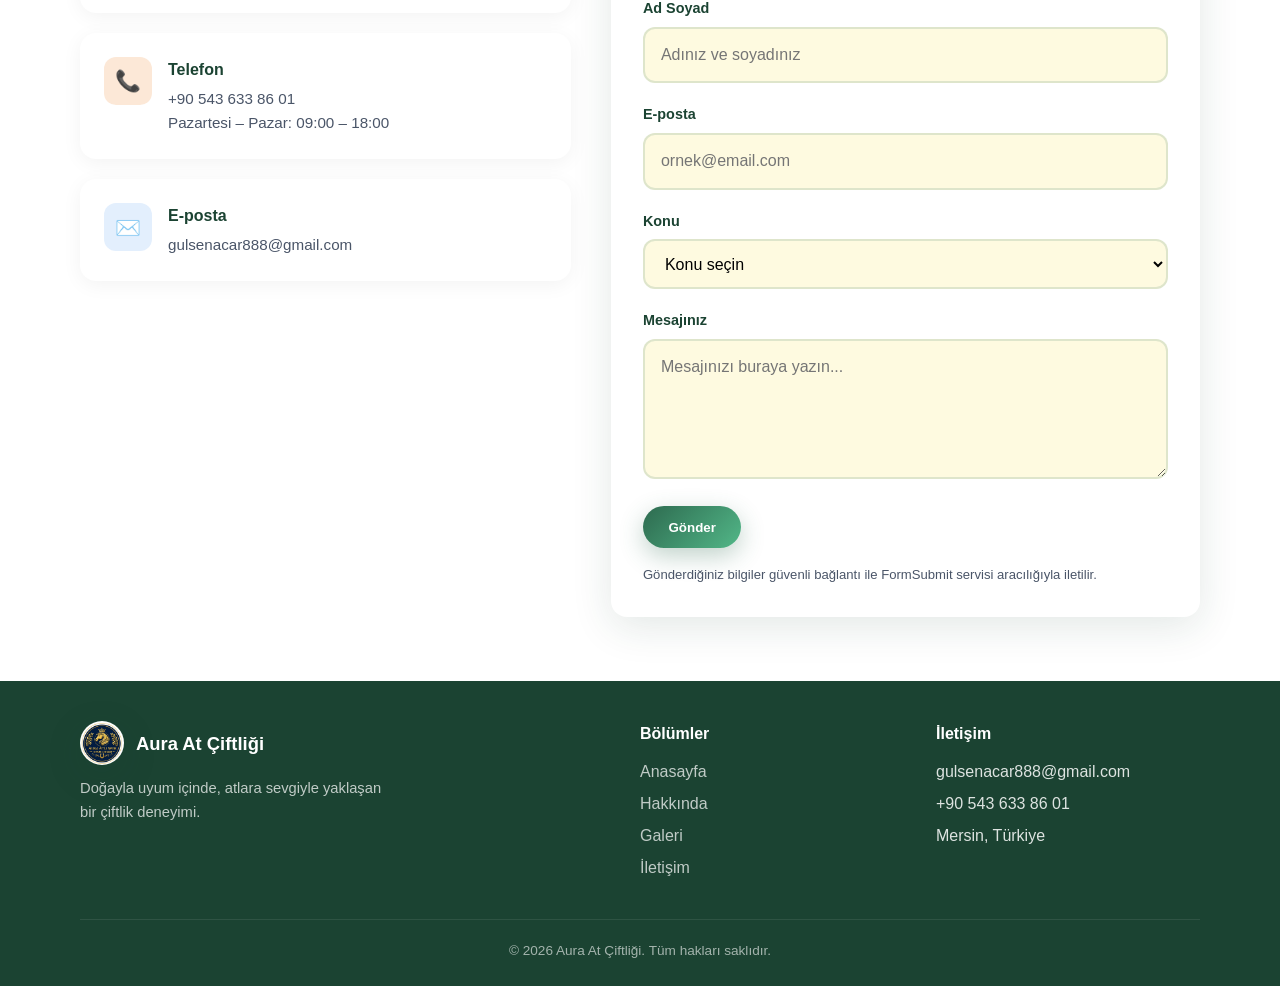
==== commit 0a0ae877: "Hero basligini tek renk yap Co-authored-by: Cursor <cursoragent@cursor.com>" ====
--- a/index.html
+++ b/index.html
@@ -30,7 +30,7 @@
       <div class="container hero-grid">
         <div class="hero-content">
           <span class="hero-badge">Doğanın Kalbinde</span>
-          <h1>Atlarla <span>Özgür Bir Yaşam</span></h1>
+          <h1>Atlarla Özgür Bir Yaşam</h1>
           <p class="hero-text">
             Aura At Çiftliği'nde binicilik dersleri, doğa yürüyüşleri ve at bakım atölyeleriyle
             unutulmaz anılar biriktirin. Her yaştan misafirimizi sıcak bir karşılama bekliyor.
--- a/css/style.css
+++ b/css/style.css
@@ -167,13 +167,6 @@
   margin-bottom: 1rem;
 }
 
-.hero h1 span {
-  background: linear-gradient(135deg, var(--green), var(--sky));
-  -webkit-background-clip: text;
-  background-clip: text;
-  color: transparent;
-}
-
 .hero-text {
   font-size: 1.1rem;
   color: var(--text-muted);
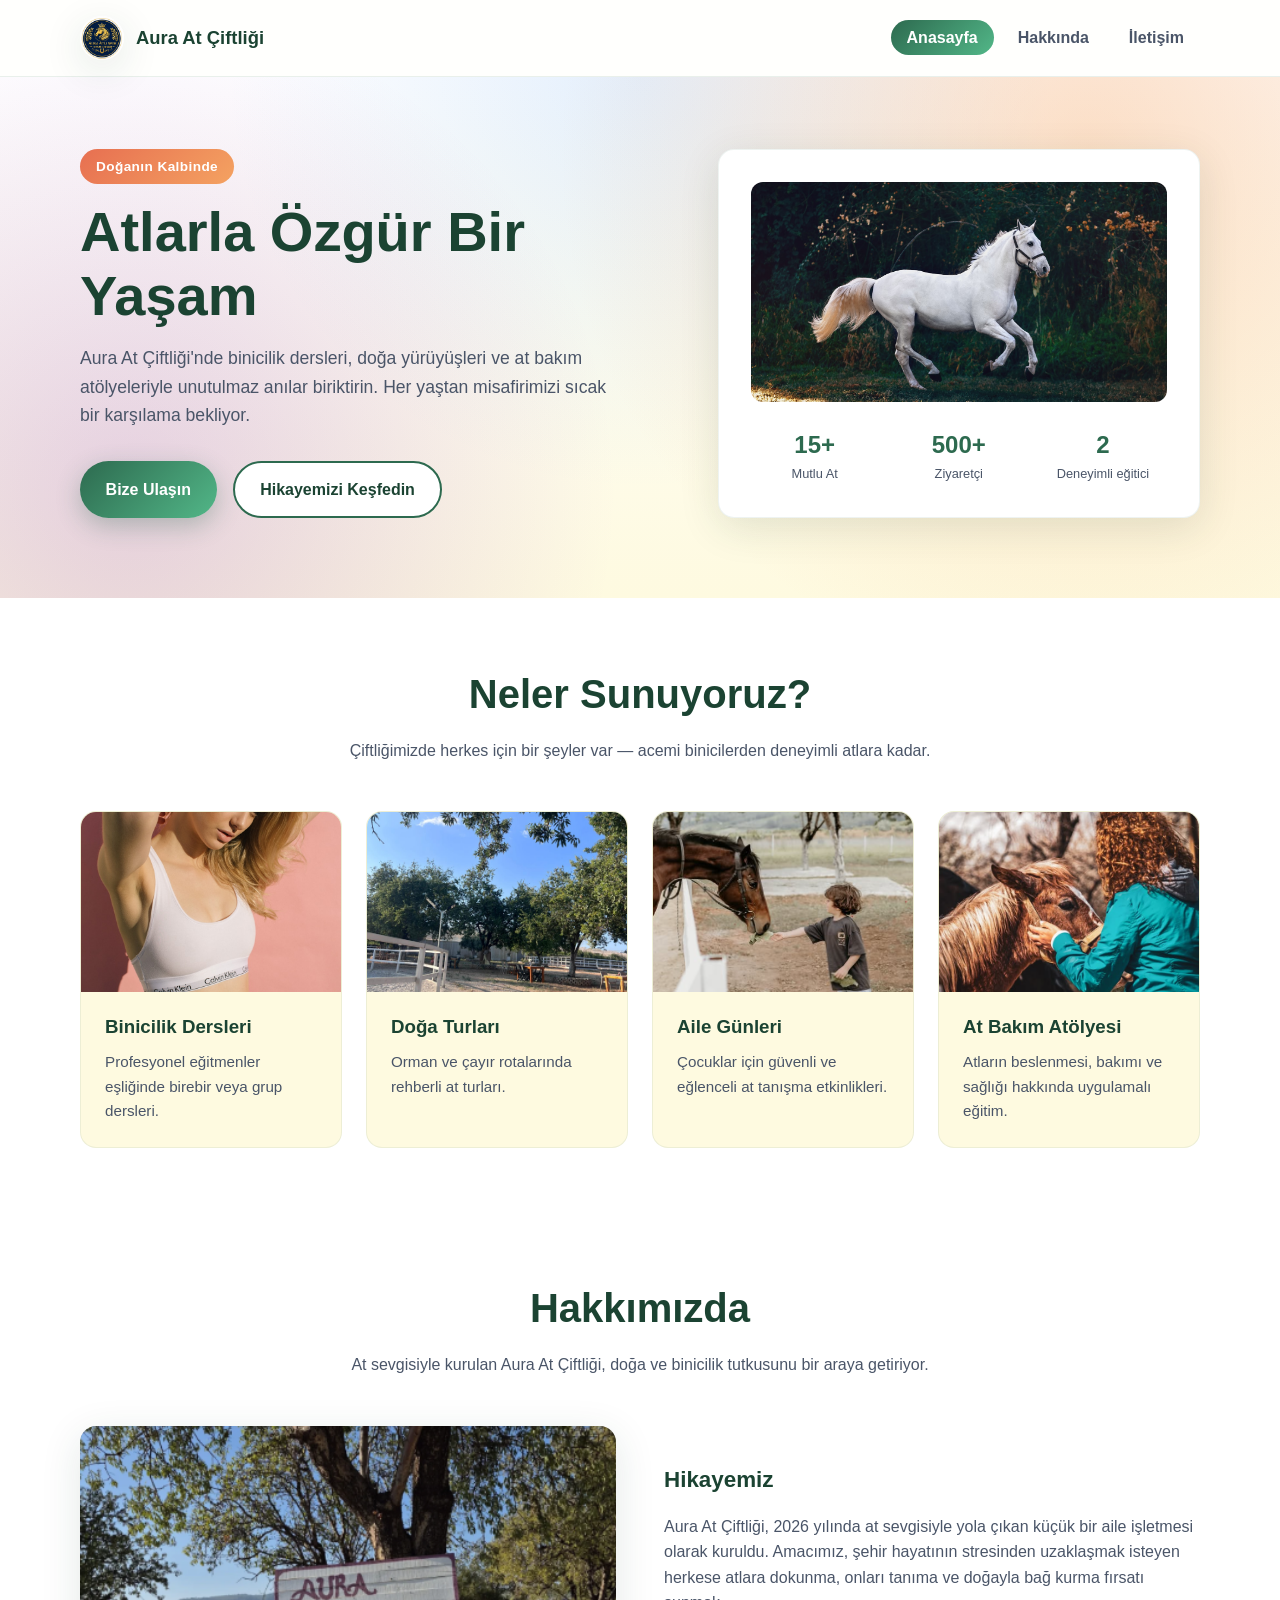
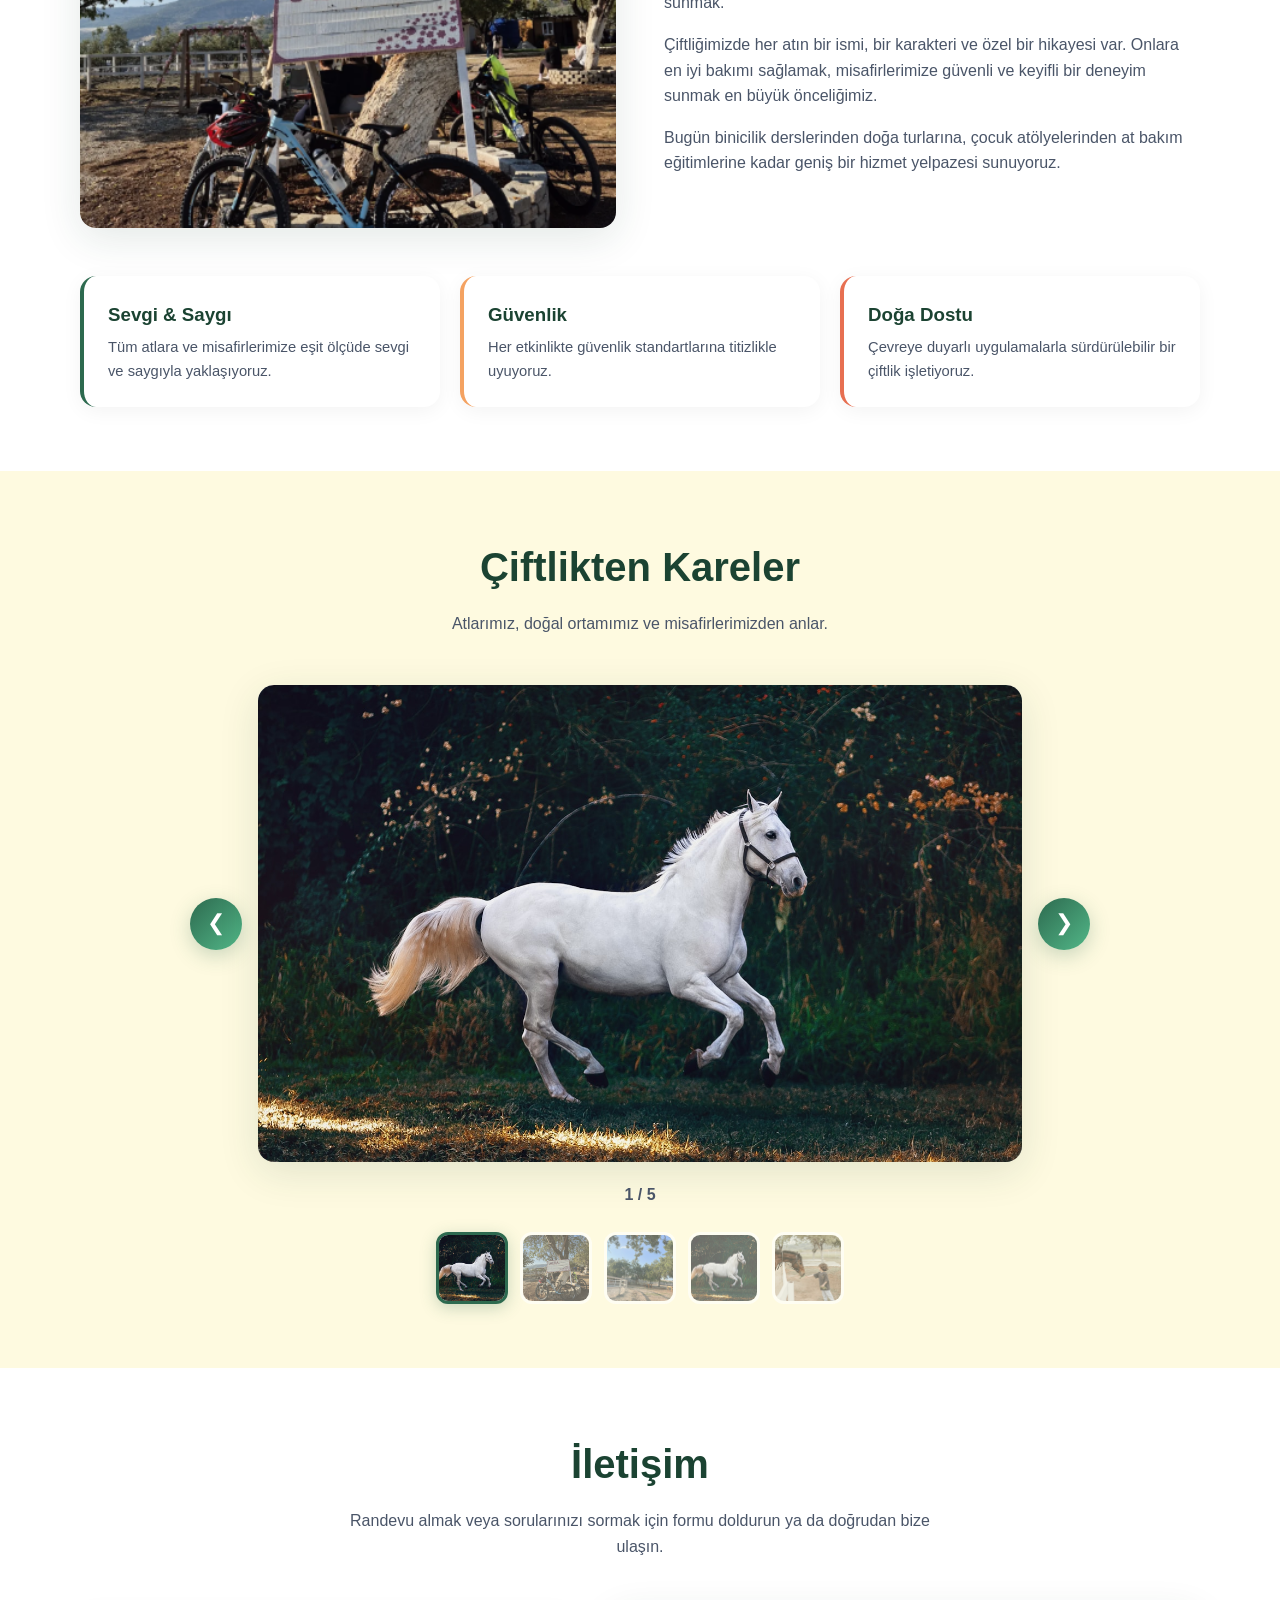
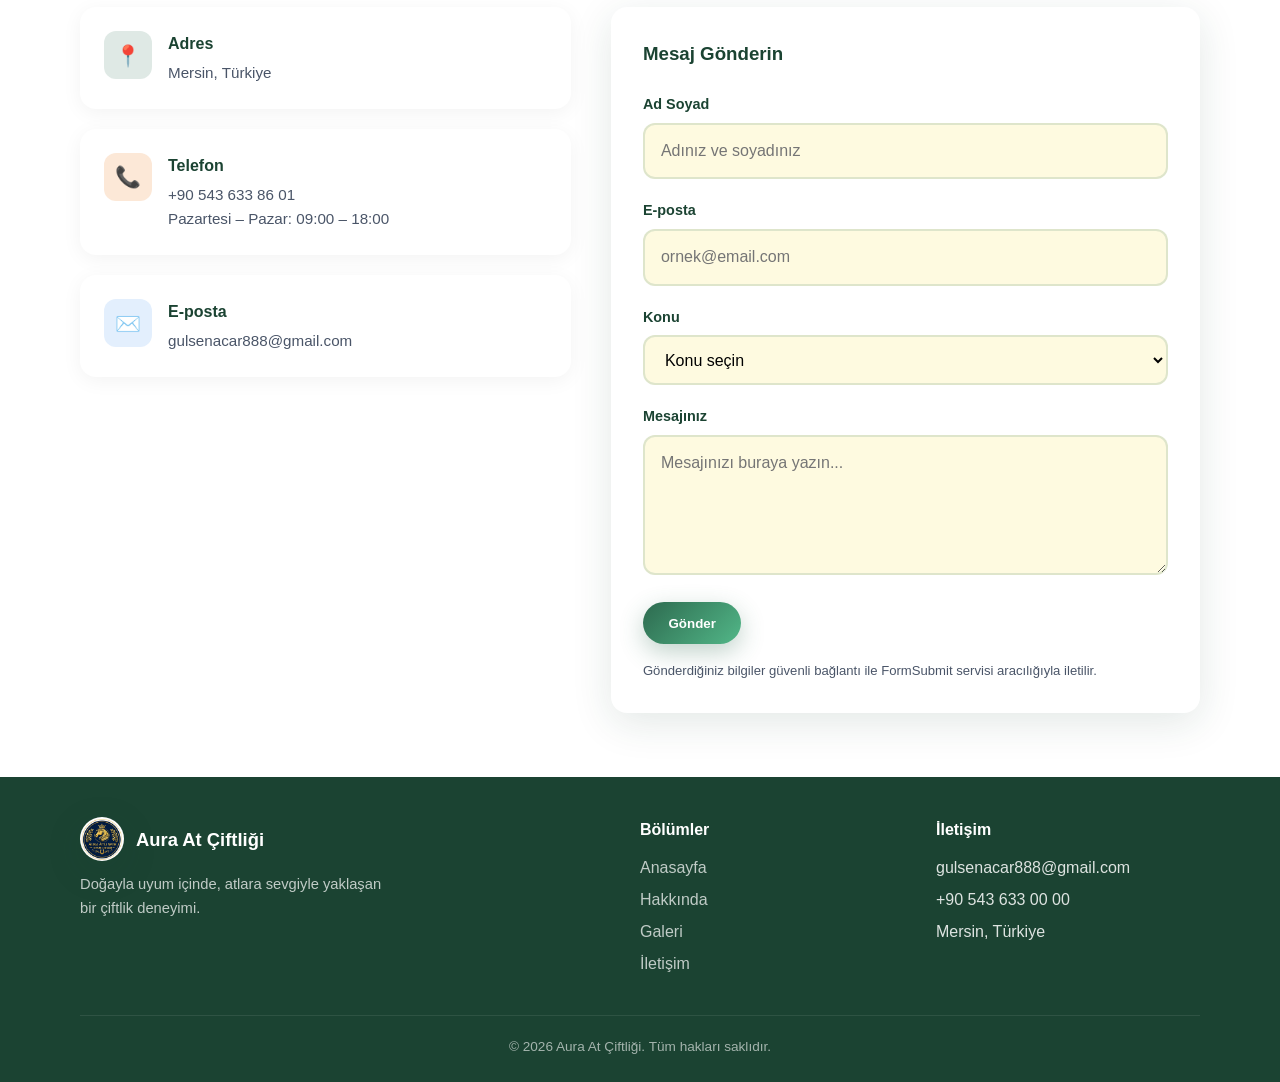
==== commit fd9de75d: "Favicon ve galeri onizleme kareleri ekle Co-authored-by: Cursor <cursoragent@cursor.com>" ====
--- a/index.html
+++ b/index.html
@@ -5,6 +5,7 @@
   <meta name="viewport" content="width=device-width, initial-scale=1.0">
   <meta name="description" content="Aura At Çiftliği - Doğayla iç içe binicilik ve at bakım deneyimi.">
   <title>Aura At Çiftliği</title>
+  <link rel="icon" href="images/favicon.svg" type="image/svg+xml">
   <link rel="stylesheet" href="css/style.css">
 </head>
 <body>
@@ -153,6 +154,7 @@
           <button type="button" class="gallery-btn gallery-next" id="gallery-next" aria-label="Sonraki fotoğraf">&#10095;</button>
         </div>
         <p class="gallery-counter" id="gallery-counter">1 / 5</p>
+        <div class="gallery-thumbs" id="gallery-thumbs"></div>
       </div>
     </section>
 
@@ -248,7 +250,7 @@
           <h4>İletişim</h4>
           <ul>
             <li>gulsenacar888@gmail.com</li>
-            <li>+90 543 633 86 01</li>
+            <li>+90 543 633 00 00</li>
             <li>Mersin, Türkiye</li>
           </ul>
         </div>
--- a/css/style.css
+++ b/css/style.css
@@ -465,6 +465,45 @@
   font-weight: 600;
 }
 
+.gallery-thumbs {
+  display: flex;
+  justify-content: center;
+  gap: 0.75rem;
+  margin-top: 1.5rem;
+  flex-wrap: wrap;
+}
+
+.gallery-thumb {
+  width: 72px;
+  height: 72px;
+  padding: 0;
+  border: 3px solid transparent;
+  border-radius: 12px;
+  overflow: hidden;
+  cursor: pointer;
+  background: var(--white);
+  opacity: 0.6;
+  transition: opacity 0.2s ease, border-color 0.2s ease, transform 0.2s ease;
+}
+
+.gallery-thumb img {
+  width: 100%;
+  height: 100%;
+  object-fit: cover;
+  display: block;
+}
+
+.gallery-thumb:hover {
+  opacity: 0.85;
+  transform: translateY(-2px);
+}
+
+.gallery-thumb.active {
+  border-color: var(--green);
+  opacity: 1;
+  box-shadow: 0 4px 16px rgba(45, 106, 79, 0.25);
+}
+
 .contact {
   background: var(--white);
 }
@@ -777,6 +816,11 @@
     font-size: 1.2rem;
   }
 
+  .gallery-thumb {
+    width: 56px;
+    height: 56px;
+  }
+
   .gallery-grid {
     grid-template-columns: repeat(2, 1fr);
     grid-auto-rows: 180px;
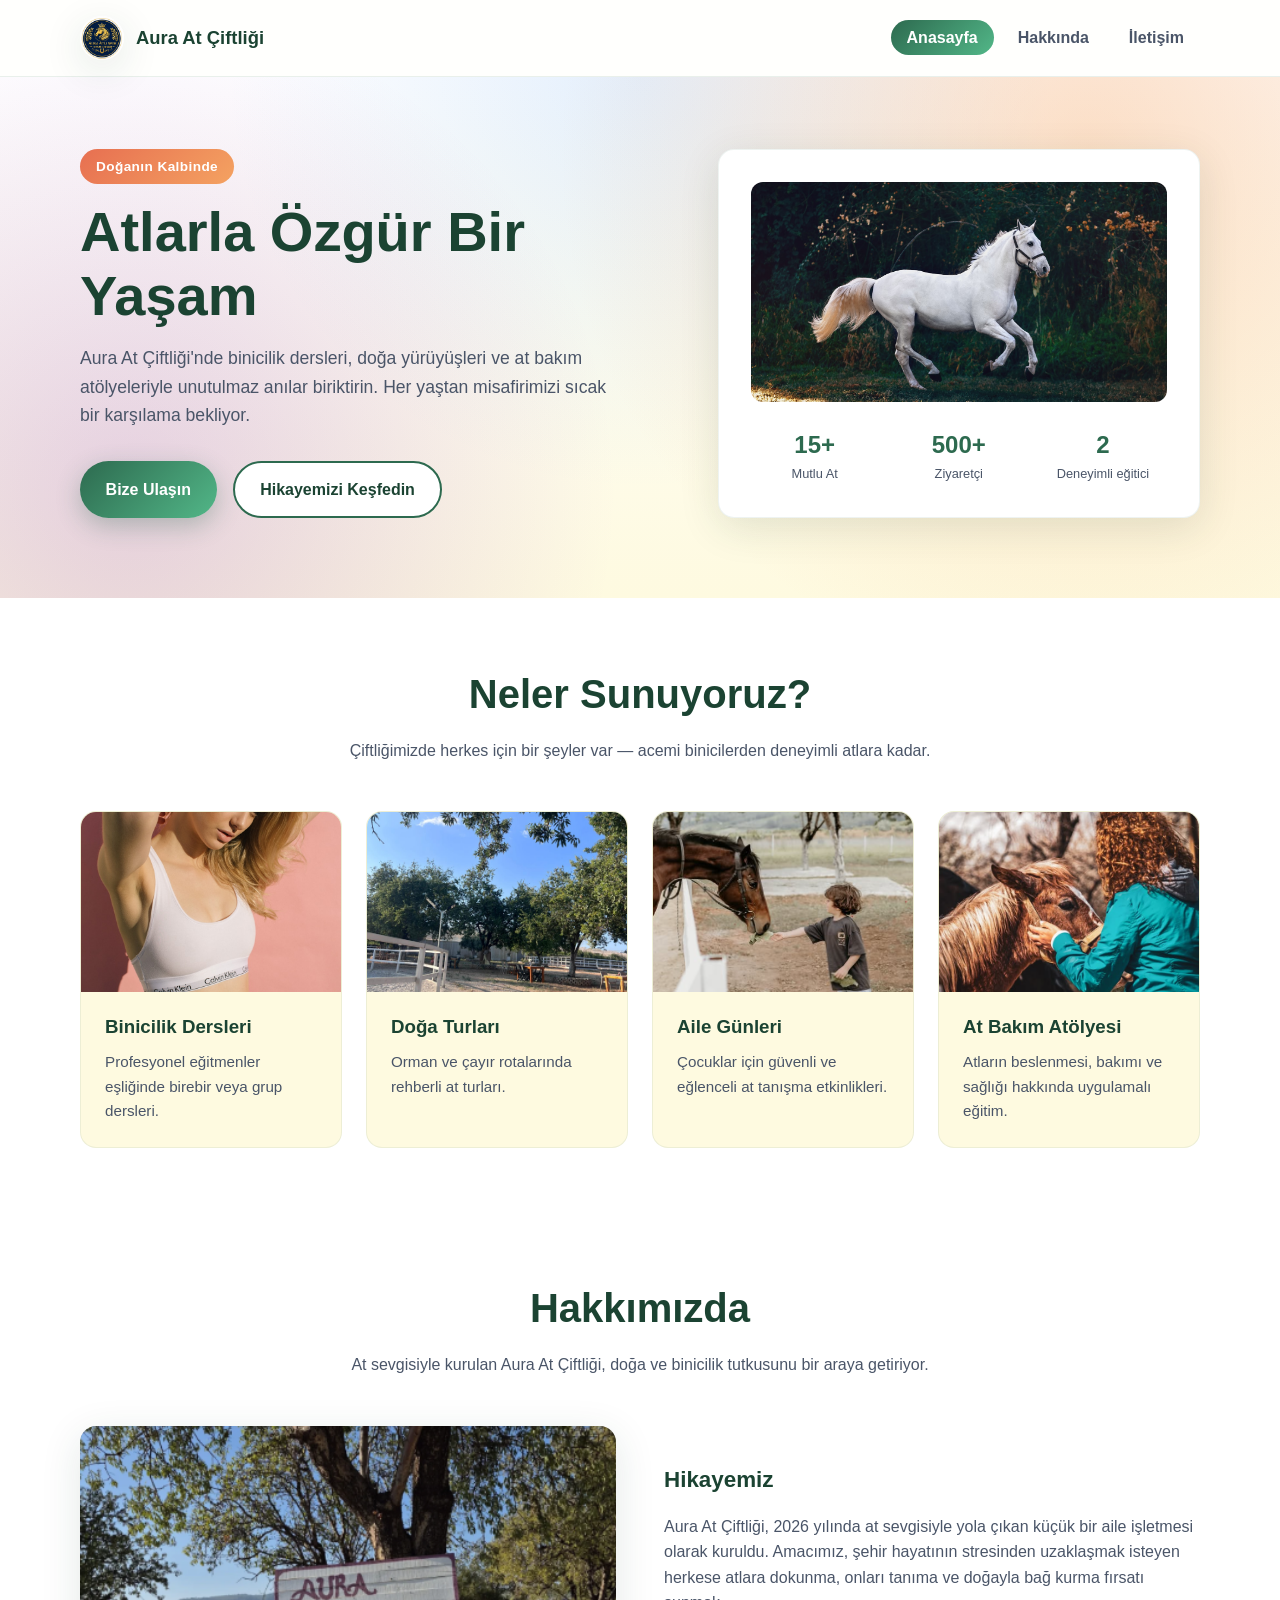
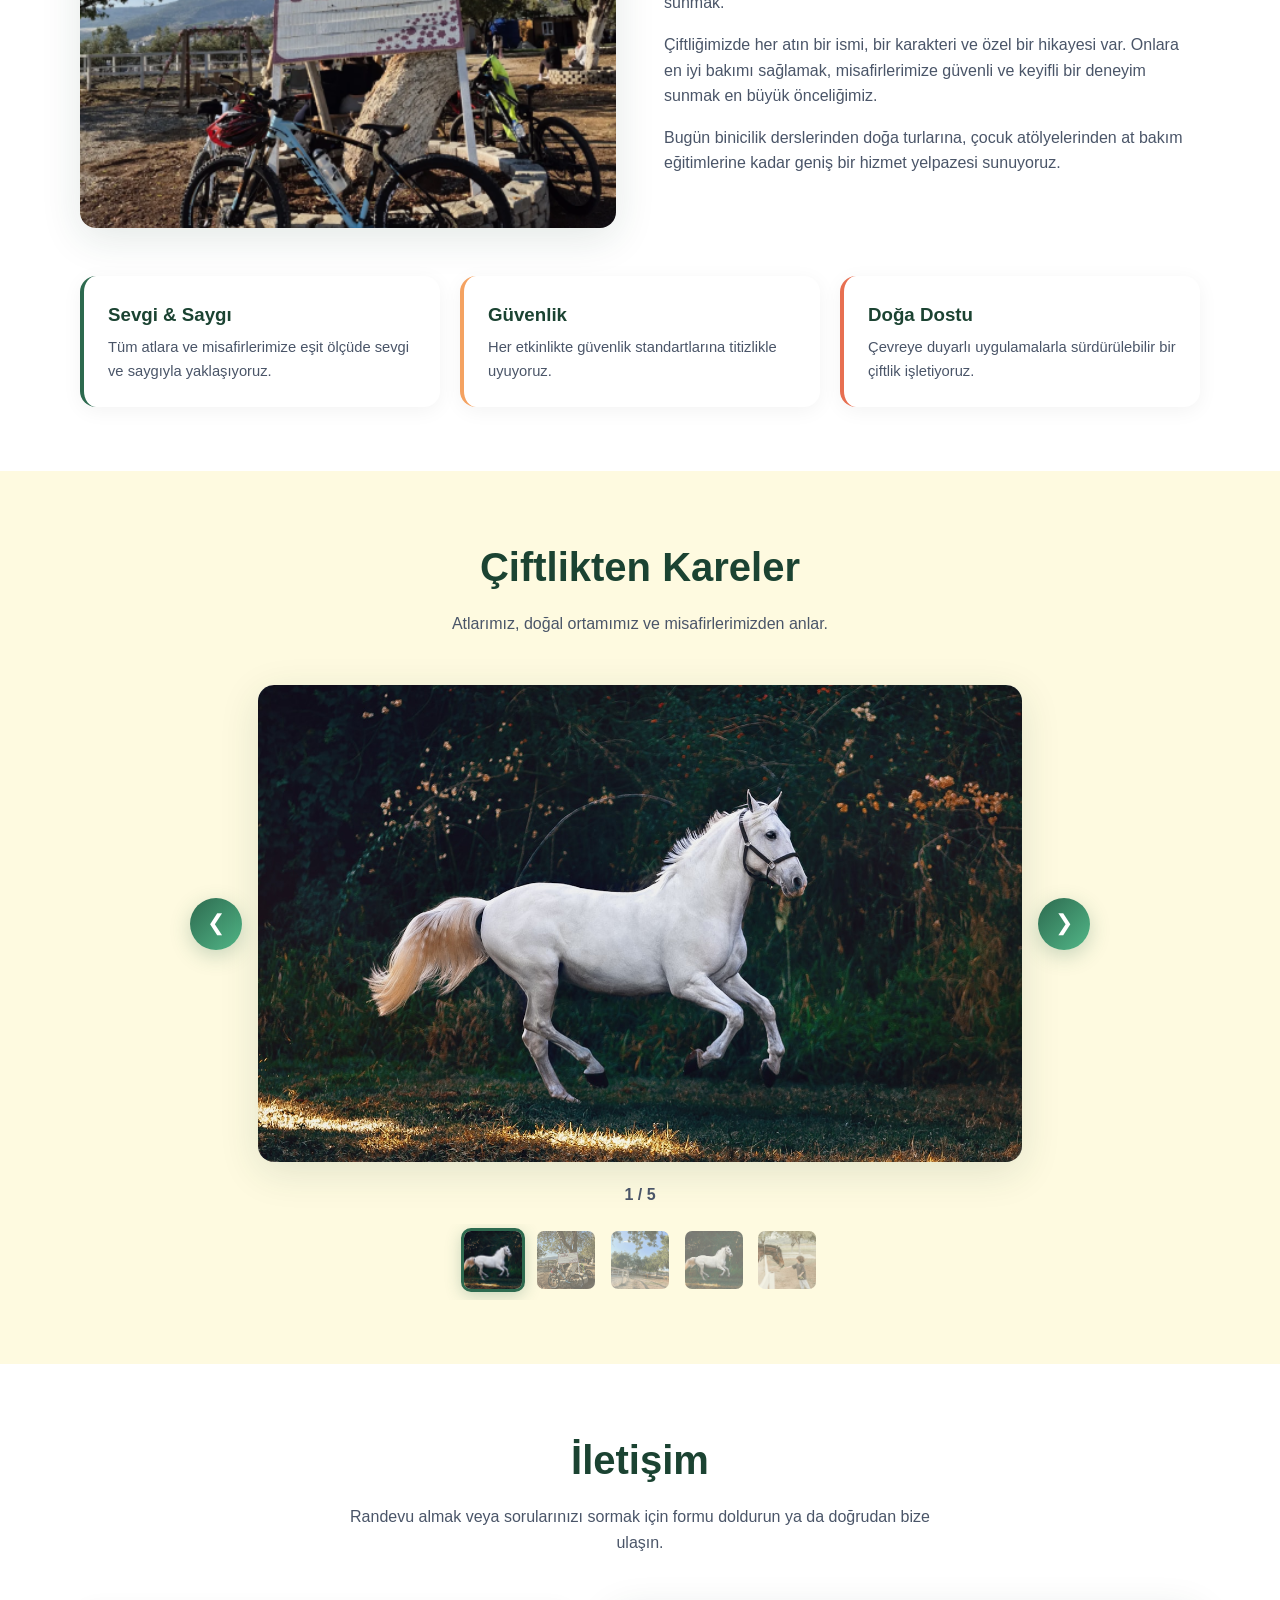
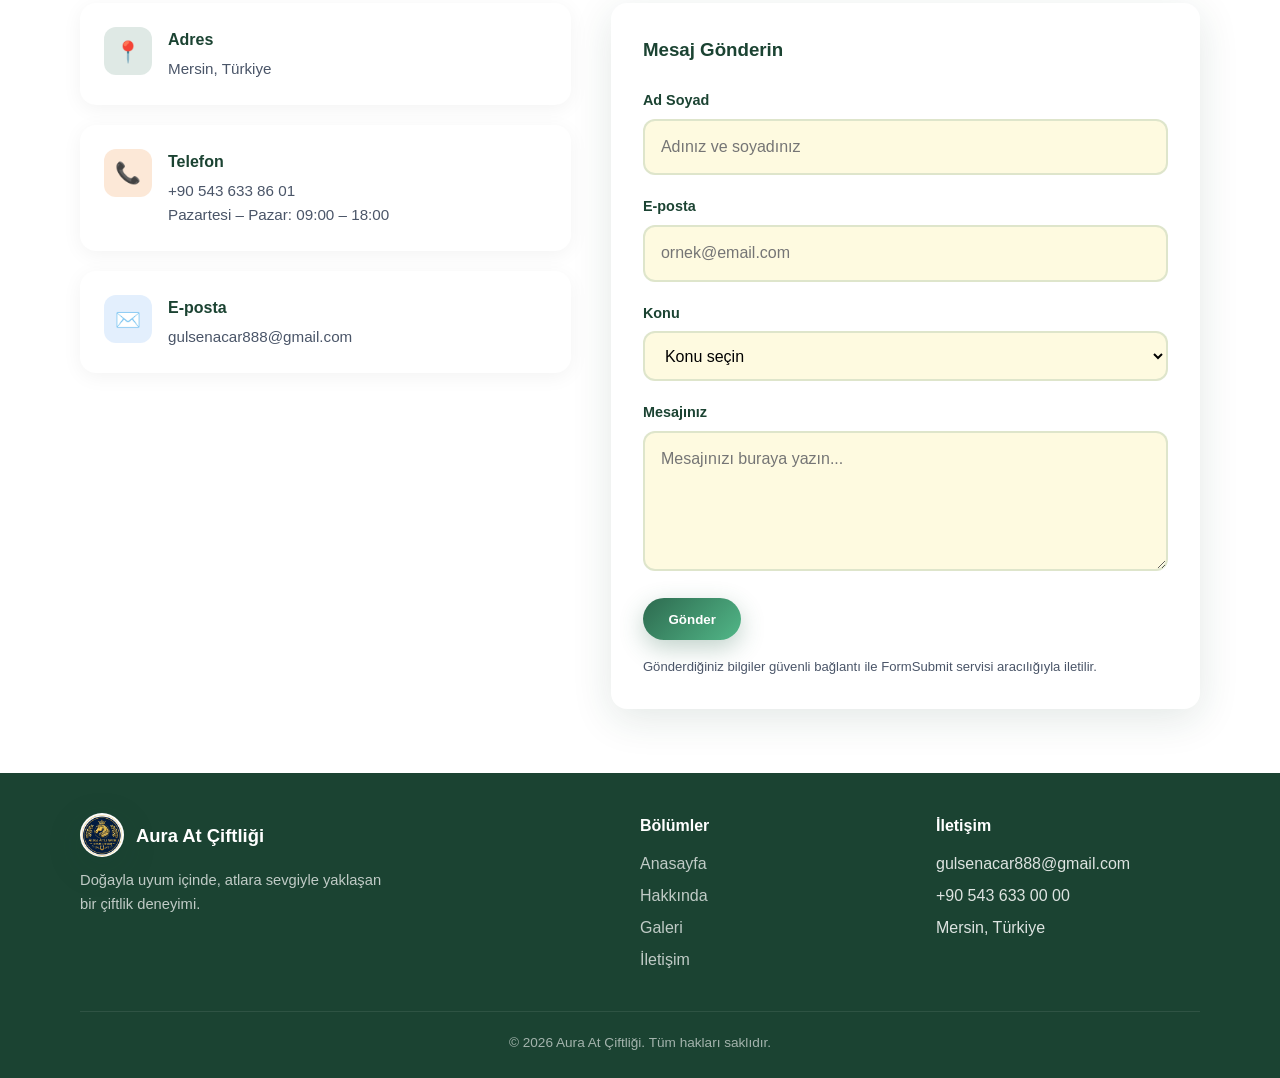
==== commit 944c2e63: "Favicon arka planini seffaf yap, galeri onizlemelerini duzelt Co-authored-by: Cursor <cursoragent@cu" ====
--- a/index.html
+++ b/index.html
@@ -5,7 +5,7 @@
   <meta name="viewport" content="width=device-width, initial-scale=1.0">
   <meta name="description" content="Aura At Çiftliği - Doğayla iç içe binicilik ve at bakım deneyimi.">
   <title>Aura At Çiftliği</title>
-  <link rel="icon" href="images/favicon.svg" type="image/svg+xml">
+  <link rel="icon" href="images/faviocon.png" type="image/png">
   <link rel="stylesheet" href="css/style.css">
 </head>
 <body>
@@ -154,7 +154,25 @@
           <button type="button" class="gallery-btn gallery-next" id="gallery-next" aria-label="Sonraki fotoğraf">&#10095;</button>
         </div>
         <p class="gallery-counter" id="gallery-counter">1 / 5</p>
-        <div class="gallery-thumbs" id="gallery-thumbs"></div>
+        <div class="gallery-thumbs-wrap">
+          <div class="gallery-thumbs" id="gallery-thumbs">
+            <button type="button" class="gallery-thumb active" data-index="0" aria-label="1. fotoğraf">
+              <img src="images/hero.jpg" alt="">
+            </button>
+            <button type="button" class="gallery-thumb" data-index="1" aria-label="2. fotoğraf">
+              <img src="images/about.png" alt="">
+            </button>
+            <button type="button" class="gallery-thumb" data-index="2" aria-label="3. fotoğraf">
+              <img src="images/stable.jpg" alt="">
+            </button>
+            <button type="button" class="gallery-thumb" data-index="3" aria-label="4. fotoğraf">
+              <img src="images/nature-tour.jpg" alt="">
+            </button>
+            <button type="button" class="gallery-thumb" data-index="4" aria-label="5. fotoğraf">
+              <img src="images/family.png" alt="">
+            </button>
+          </div>
+        </div>
       </div>
     </section>
 
--- a/css/style.css
+++ b/css/style.css
@@ -465,24 +465,44 @@
   font-weight: 600;
 }
 
+.gallery-thumbs-wrap {
+  max-width: 100%;
+  overflow-x: auto;
+  margin-top: 1rem;
+  padding: 0.25rem 0 0.5rem;
+  scroll-behavior: smooth;
+  -webkit-overflow-scrolling: touch;
+}
+
+.gallery-thumbs-wrap::-webkit-scrollbar {
+  height: 6px;
+}
+
+.gallery-thumbs-wrap::-webkit-scrollbar-thumb {
+  background: rgba(45, 106, 79, 0.35);
+  border-radius: 999px;
+}
+
 .gallery-thumbs {
   display: flex;
-  justify-content: center;
-  gap: 0.75rem;
-  margin-top: 1.5rem;
-  flex-wrap: wrap;
+  gap: 0.6rem;
+  flex-wrap: nowrap;
+  width: max-content;
+  margin: 0 auto;
+  padding: 0 0.25rem;
 }
 
 .gallery-thumb {
-  width: 72px;
-  height: 72px;
+  width: 64px;
+  height: 64px;
+  min-width: 64px;
   padding: 0;
   border: 3px solid transparent;
-  border-radius: 12px;
+  border-radius: 10px;
   overflow: hidden;
   cursor: pointer;
-  background: var(--white);
-  opacity: 0.6;
+  background: transparent;
+  opacity: 0.55;
   transition: opacity 0.2s ease, border-color 0.2s ease, transform 0.2s ease;
 }
 
@@ -817,8 +837,9 @@
   }
 
   .gallery-thumb {
-    width: 56px;
-    height: 56px;
+    width: 52px;
+    height: 52px;
+    min-width: 52px;
   }
 
   .gallery-grid {
